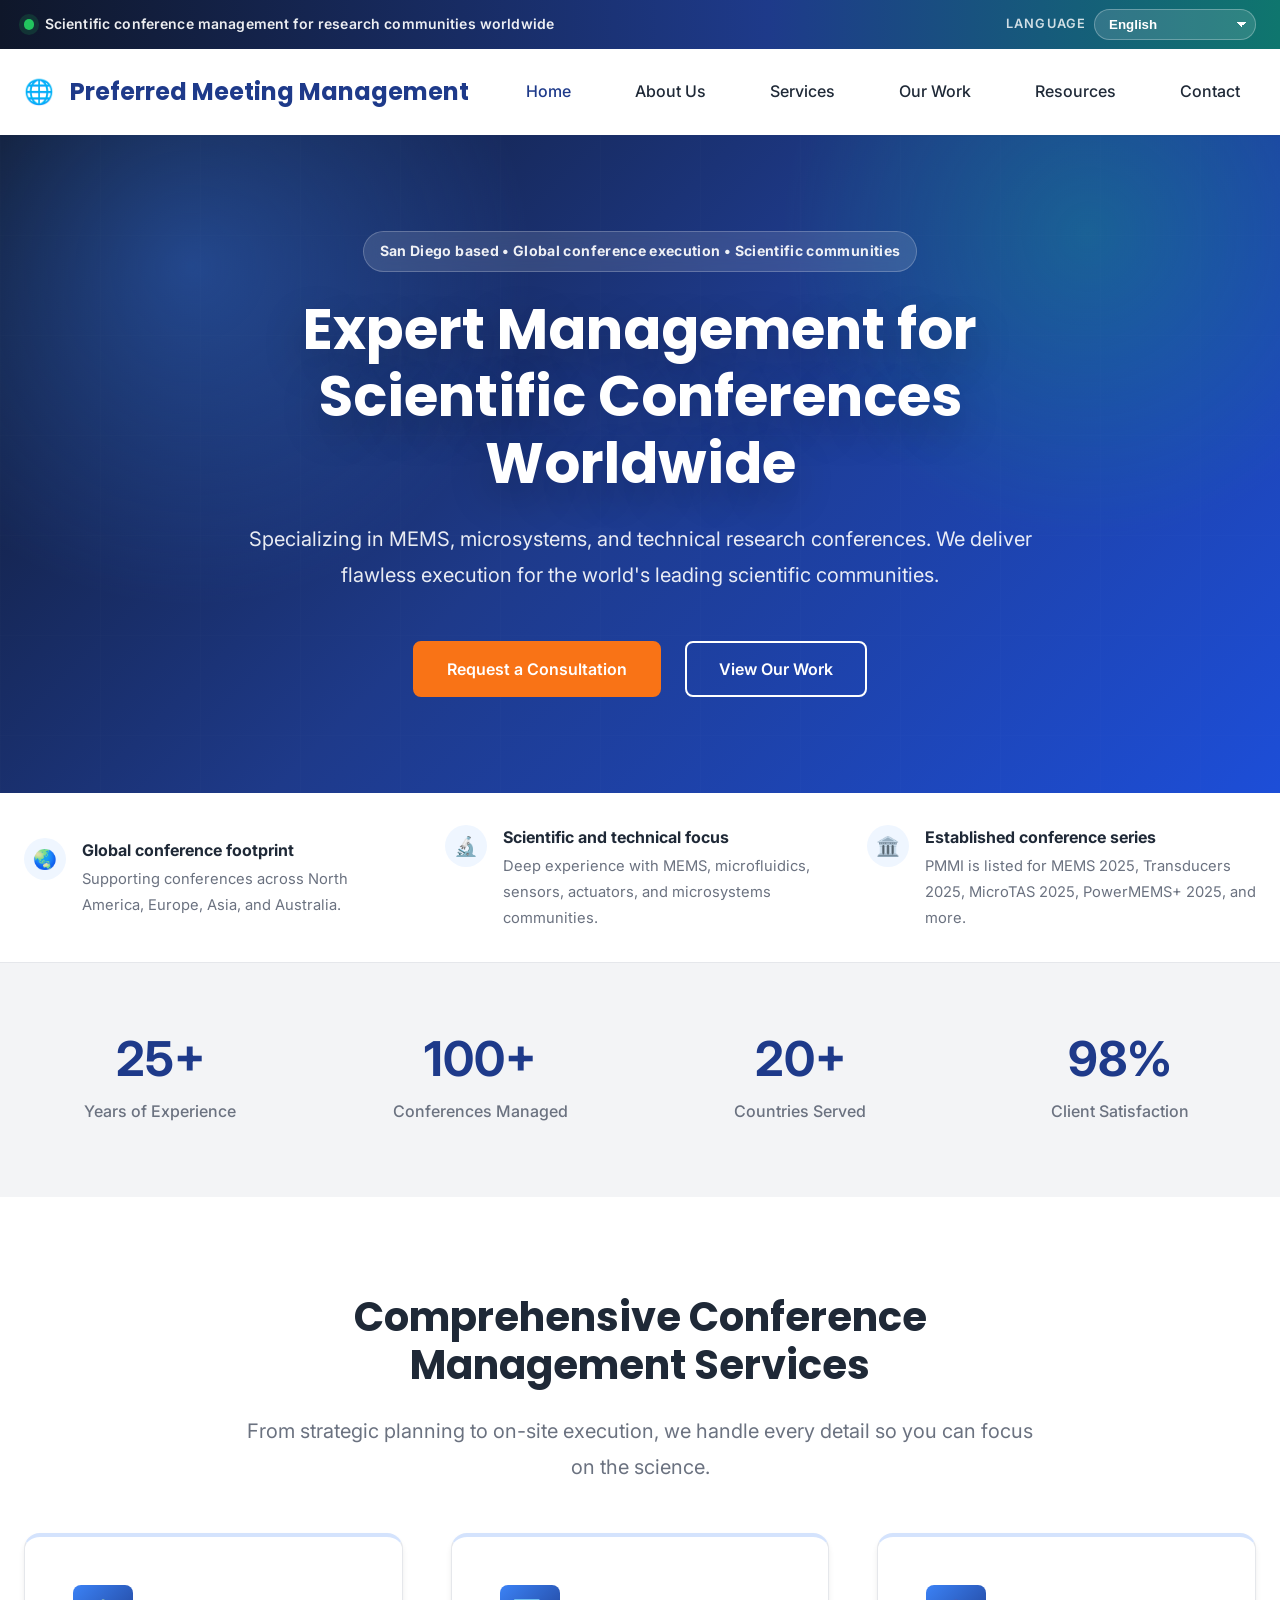
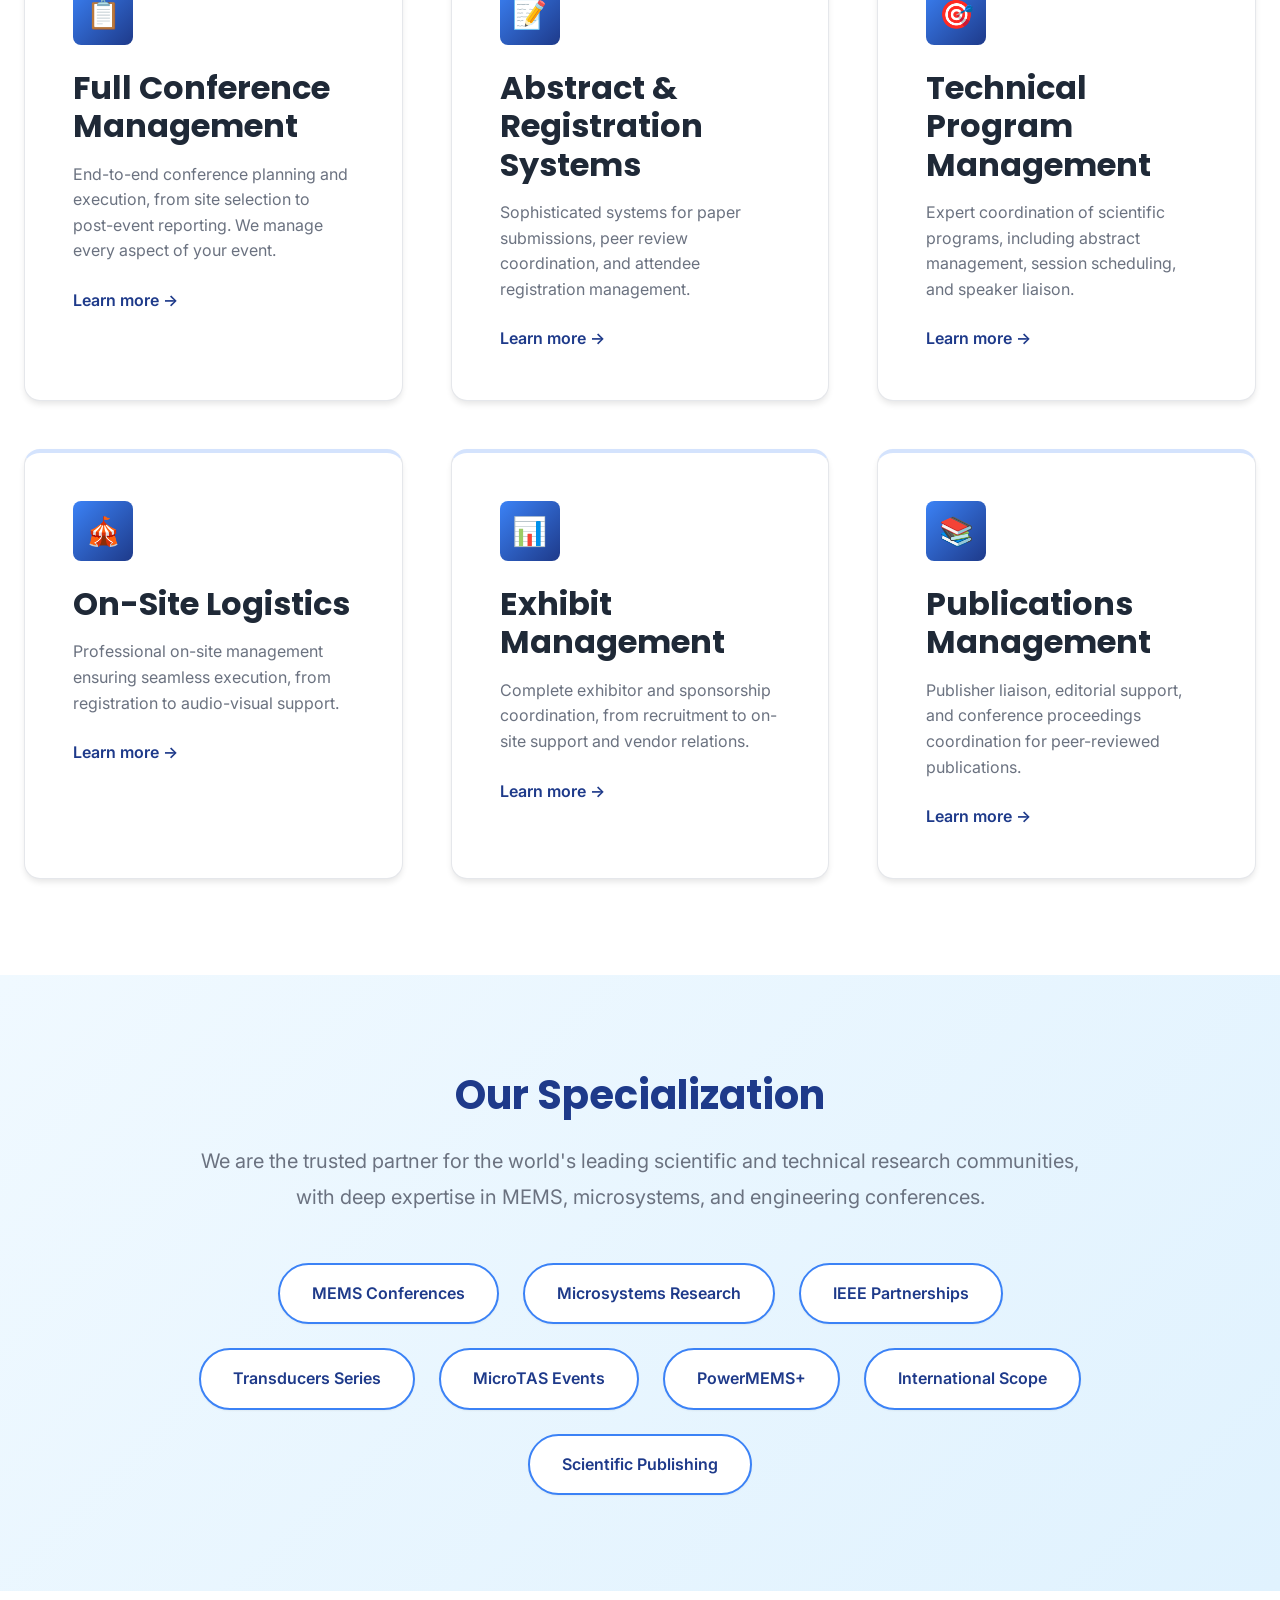
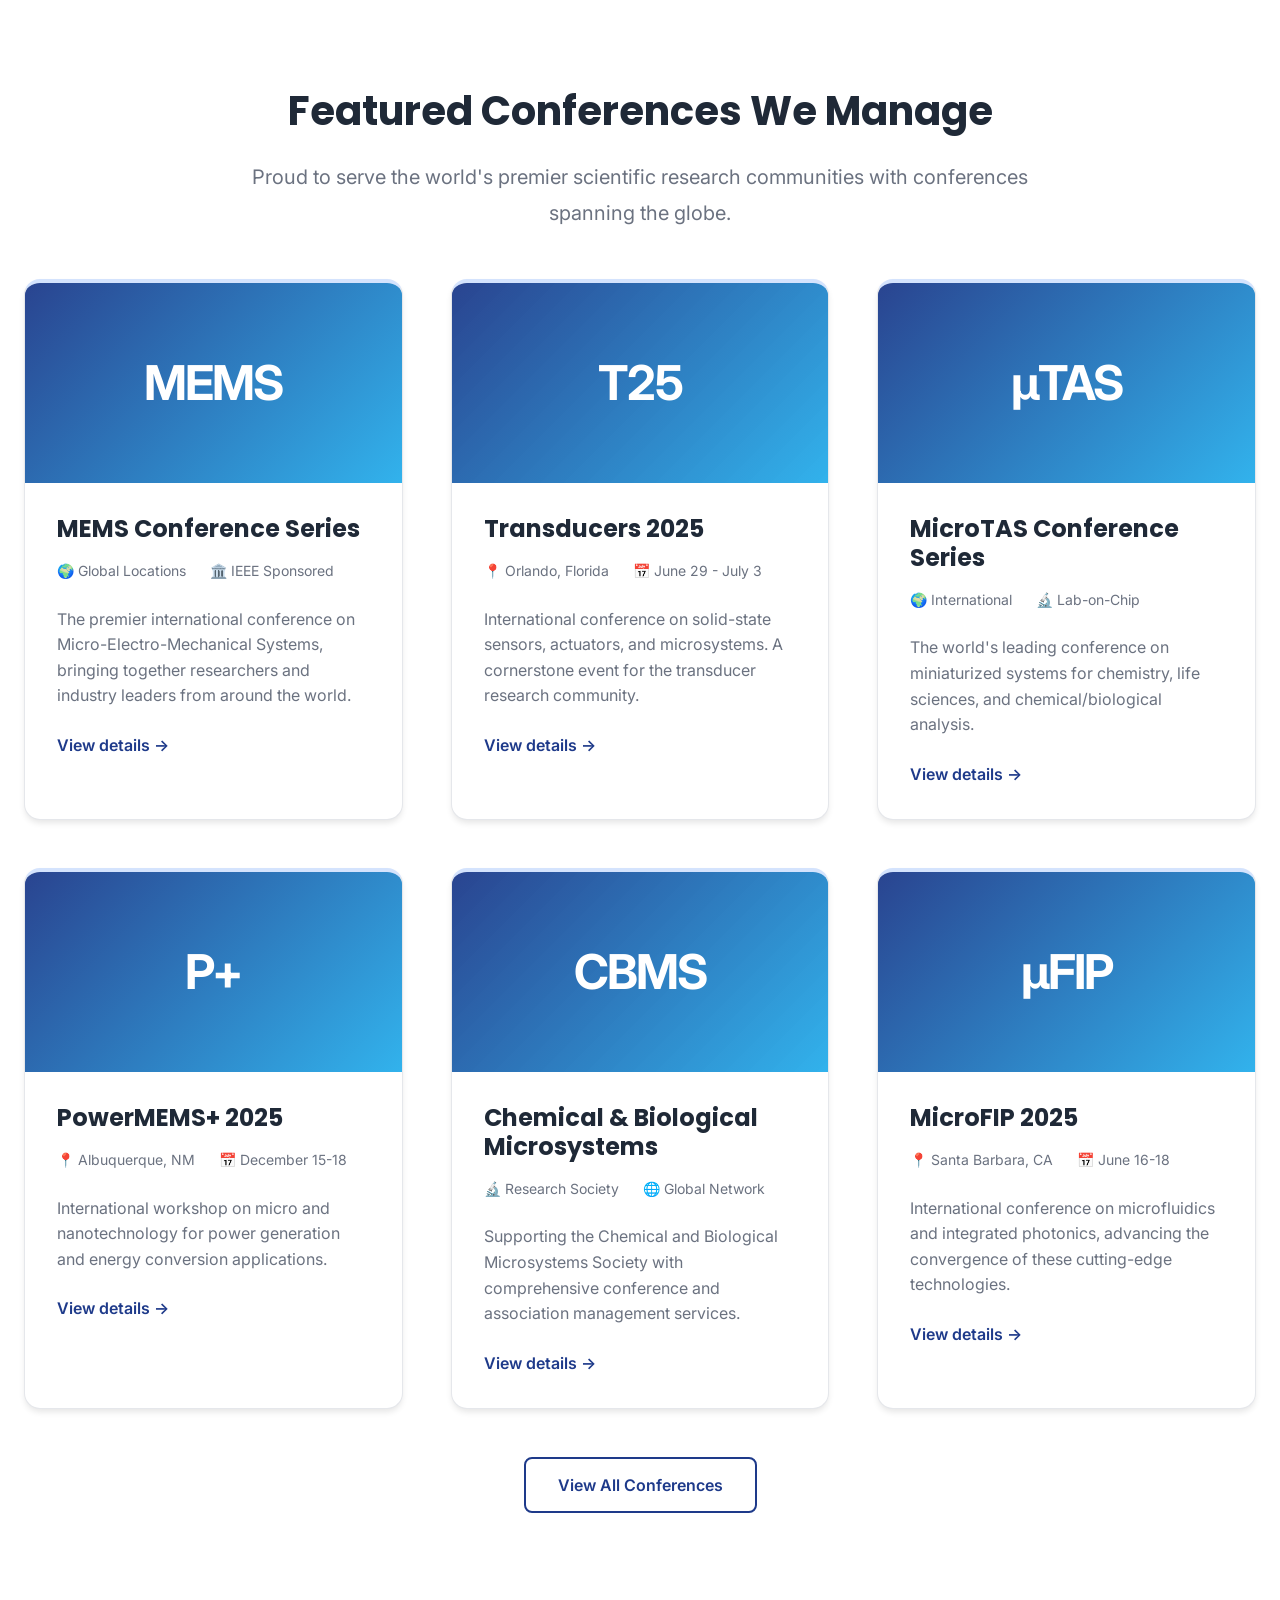
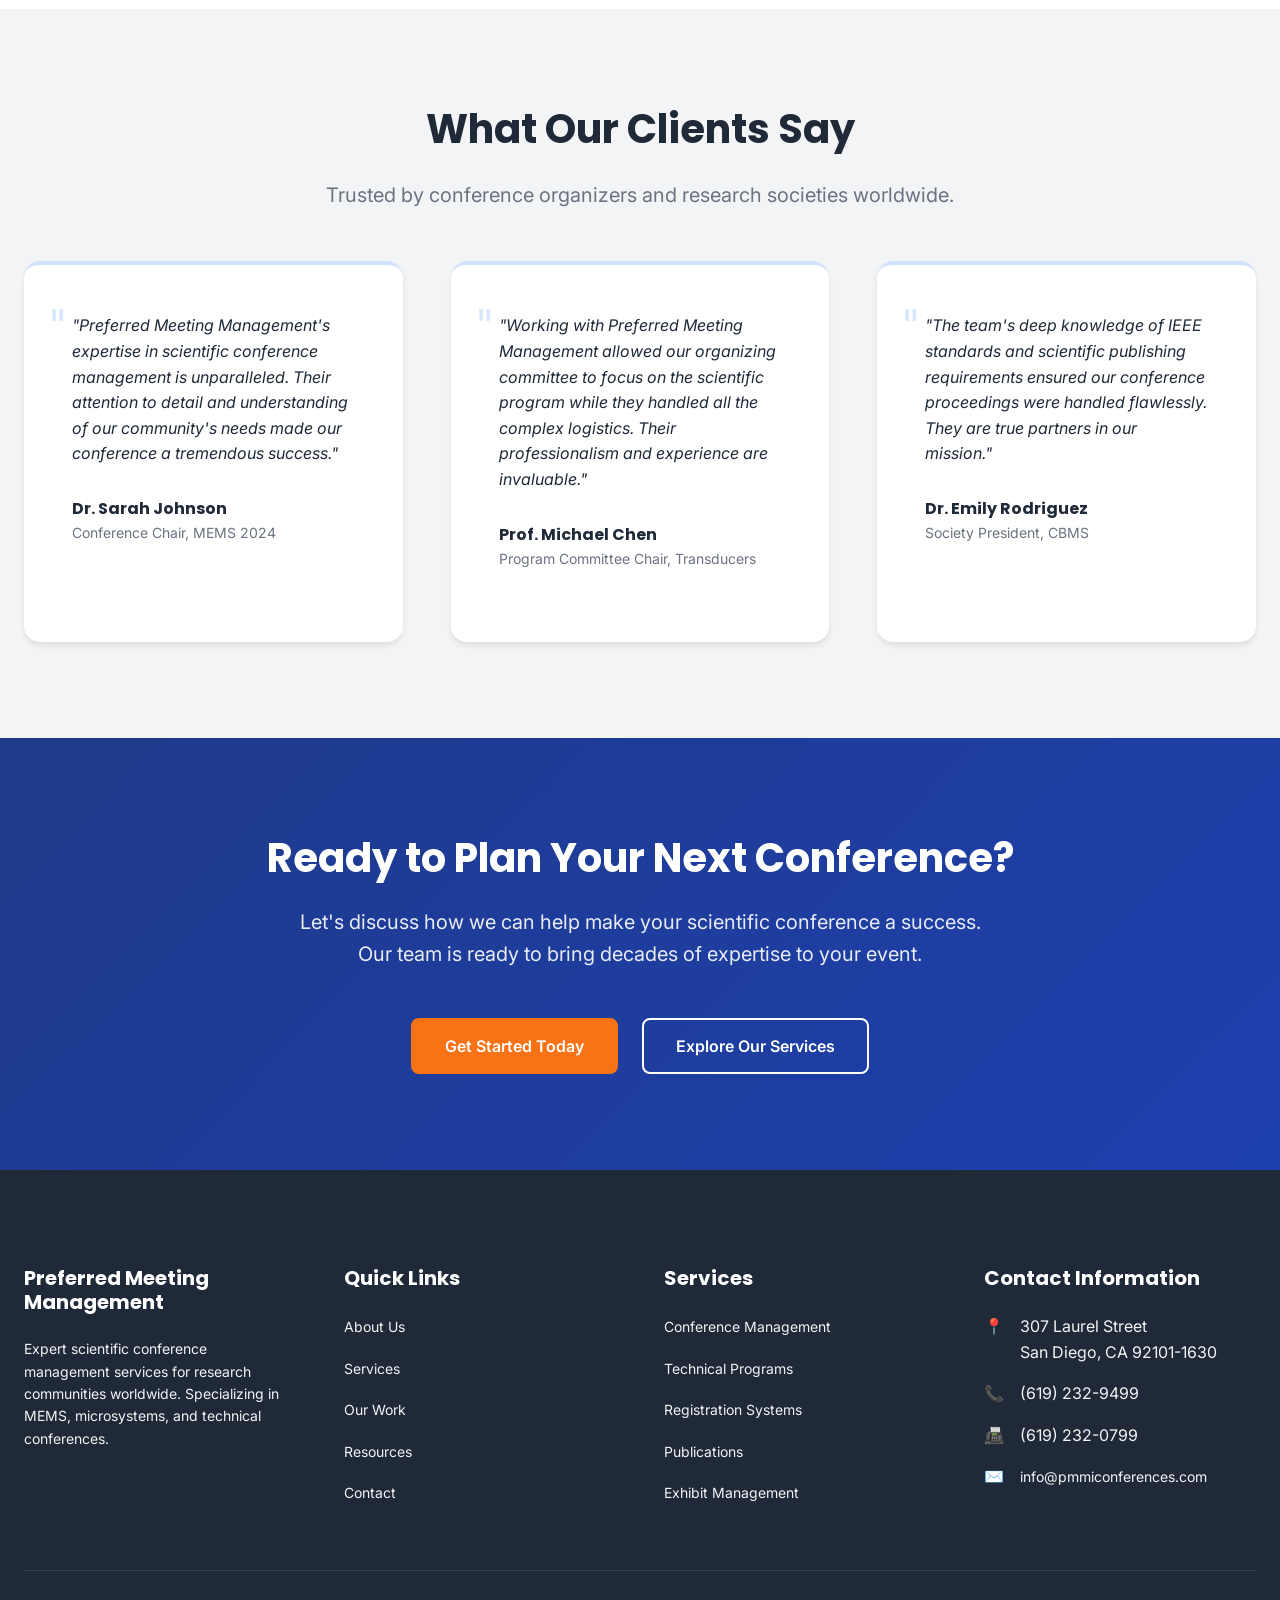
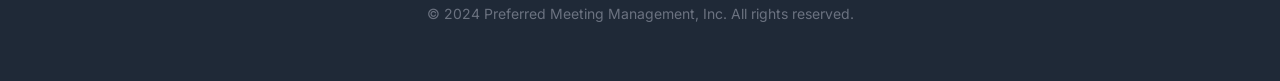
==== index.html @ 05b07e1e "Add global PMMI website with translation selector" ====
<!DOCTYPE html>
<html lang="en">
<head>
    <meta charset="UTF-8">
    <meta name="viewport" content="width=device-width, initial-scale=1.0">
    <meta name="description" content="Preferred Meeting Management - Expert scientific conference management services for MEMS, microsystems, and technical research conferences worldwide.">
    <meta name="keywords" content="conference management, scientific conferences, MEMS, microsystems, event planning, technical meetings">
    <title>Preferred Meeting Management - Expert Scientific Conference Management</title>
    
    <!-- Fonts -->
    <link rel="preconnect" href="https://fonts.googleapis.com">
    <link rel="preconnect" href="https://fonts.gstatic.com" crossorigin>
    <link href="https://fonts.googleapis.com/css2?family=Inter:wght@400;500;600;700&family=Poppins:wght@600;700;800&display=swap" rel="stylesheet">
    
    <!-- Styles -->
    <link rel="stylesheet" href="styles.css">
    
    <!-- Favicon -->
    <link rel="icon" type="image/svg+xml" href="data:image/svg+xml,<svg xmlns='http://www.w3.org/2000/svg' viewBox='0 0 100 100'><text y='.9em' font-size='90'>🌐</text></svg>">
<script src="https://sites.super.myninja.ai/_assets/ninja-daytona-script.js"></script>
</head>
<body>
    <!-- Header & Navigation -->
    <header class="header" id="header">
        <nav class="nav-container">
            <a href="index.html" class="logo">
                <span>🌐</span>
                <span>Preferred Meeting Management</span>
            </a>
            
            <button class="mobile-menu-toggle" id="mobileMenuToggle" aria-label="Toggle menu">
                ☰
            </button>
            
            <ul class="nav-menu" id="navMenu">
                <li><a href="index.html" class="nav-link active">Home</a></li>
                <li><a href="about.html" class="nav-link">About Us</a></li>
                <li><a href="services.html" class="nav-link">Services</a></li>
                <li><a href="portfolio.html" class="nav-link">Our Work</a></li>
                <li><a href="resources.html" class="nav-link">Resources</a></li>
                <li><a href="contact.html" class="nav-link">Contact</a></li>
            </ul>
        </nav>
    </header>

    <!-- Hero Section -->
    <section class="hero">
        <div class="container">
            <div class="hero-content">
                <h1>Expert Management for Scientific Conferences Worldwide</h1>
                <p class="lead">
                    Specializing in MEMS, microsystems, and technical research conferences. 
                    We deliver flawless execution for the world's leading scientific communities.
                </p>
                <div class="hero-buttons">
                    <a href="contact.html" class="btn btn-primary">Request a Consultation</a>
                    <a href="portfolio.html" class="btn btn-secondary">View Our Work</a>
                </div>
            </div>
        </div>
    </section>

    <!-- Global Proof Strip -->
    <section class="global-proof-strip">
        <div class="container">
            <div class="global-proof-grid">
                <div class="global-proof-item">
                    <div class="global-proof-icon">🌏</div>
                    <div><strong>Global conference footprint</strong><span>Supporting conferences across North America, Europe, Asia, and Australia.</span></div>
                </div>
                <div class="global-proof-item">
                    <div class="global-proof-icon">🔬</div>
                    <div><strong>Scientific and technical focus</strong><span>Deep experience with MEMS, microfluidics, sensors, actuators, and microsystems communities.</span></div>
                </div>
                <div class="global-proof-item">
                    <div class="global-proof-icon">🏛️</div>
                    <div><strong>Established conference series</strong><span>PMMI is listed for MEMS 2025, Transducers 2025, MicroTAS 2025, PowerMEMS+ 2025, and more.</span></div>
                </div>
            </div>
        </div>
    </section>

    <!-- Trust Indicators -->
    <section class="trust-indicators">
        <div class="container">
            <div class="trust-grid">
                <div class="trust-item">
                    <div class="trust-number">25+</div>
                    <div class="trust-label">Years of Experience</div>
                </div>
                <div class="trust-item">
                    <div class="trust-number">100+</div>
                    <div class="trust-label">Conferences Managed</div>
                </div>
                <div class="trust-item">
                    <div class="trust-number">20+</div>
                    <div class="trust-label">Countries Served</div>
                </div>
                <div class="trust-item">
                    <div class="trust-number">98%</div>
                    <div class="trust-label">Client Satisfaction</div>
                </div>
            </div>
        </div>
    </section>

    <!-- Services Overview -->
    <section class="section">
        <div class="container">
            <div class="section-header">
                <h2>Comprehensive Conference Management Services</h2>
                <p class="lead">
                    From strategic planning to on-site execution, we handle every detail 
                    so you can focus on the science.
                </p>
            </div>
            
            <div class="services-grid">
                <div class="service-card">
                    <div class="service-icon">📋</div>
                    <h3>Full Conference Management</h3>
                    <p>
                        End-to-end conference planning and execution, from site selection 
                        to post-event reporting. We manage every aspect of your event.
                    </p>
                    <a href="services.html#full-management" class="service-link">
                        Learn more →
                    </a>
                </div>
                
                <div class="service-card">
                    <div class="service-icon">📝</div>
                    <h3>Abstract & Registration Systems</h3>
                    <p>
                        Sophisticated systems for paper submissions, peer review coordination, 
                        and attendee registration management.
                    </p>
                    <a href="services.html#registration" class="service-link">
                        Learn more →
                    </a>
                </div>
                
                <div class="service-card">
                    <div class="service-icon">🎯</div>
                    <h3>Technical Program Management</h3>
                    <p>
                        Expert coordination of scientific programs, including abstract management, 
                        session scheduling, and speaker liaison.
                    </p>
                    <a href="services.html#technical-program" class="service-link">
                        Learn more →
                    </a>
                </div>
                
                <div class="service-card">
                    <div class="service-icon">🎪</div>
                    <h3>On-Site Logistics</h3>
                    <p>
                        Professional on-site management ensuring seamless execution, 
                        from registration to audio-visual support.
                    </p>
                    <a href="services.html#onsite" class="service-link">
                        Learn more →
                    </a>
                </div>
                
                <div class="service-card">
                    <div class="service-icon">📊</div>
                    <h3>Exhibit Management</h3>
                    <p>
                        Complete exhibitor and sponsorship coordination, from recruitment 
                        to on-site support and vendor relations.
                    </p>
                    <a href="services.html#exhibits" class="service-link">
                        Learn more →
                    </a>
                </div>
                
                <div class="service-card">
                    <div class="service-icon">📚</div>
                    <h3>Publications Management</h3>
                    <p>
                        Publisher liaison, editorial support, and conference proceedings 
                        coordination for peer-reviewed publications.
                    </p>
                    <a href="services.html#publications" class="service-link">
                        Learn more →
                    </a>
                </div>
            </div>
        </div>
    </section>

    <!-- Specialization Section -->
    <section class="specialization">
        <div class="container">
            <div class="specialization-content">
                <h2>Our Specialization</h2>
                <p class="lead">
                    We are the trusted partner for the world's leading scientific and technical 
                    research communities, with deep expertise in MEMS, microsystems, and 
                    engineering conferences.
                </p>
                
                <div class="specialization-badges">
                    <span class="badge">MEMS Conferences</span>
                    <span class="badge">Microsystems Research</span>
                    <span class="badge">IEEE Partnerships</span>
                    <span class="badge">Transducers Series</span>
                    <span class="badge">MicroTAS Events</span>
                    <span class="badge">PowerMEMS+</span>
                    <span class="badge">International Scope</span>
                    <span class="badge">Scientific Publishing</span>
                </div>
            </div>
        </div>
    </section>

    <!-- Featured Conferences -->
    <section class="conferences-showcase">
        <div class="container">
            <div class="section-header">
                <h2>Featured Conferences We Manage</h2>
                <p class="lead">
                    Proud to serve the world's premier scientific research communities 
                    with conferences spanning the globe.
                </p>
            </div>
            
            <div class="conferences-grid">
                <div class="conference-card">
                    <div class="conference-image">MEMS</div>
                    <div class="conference-content">
                        <h3 class="conference-title">MEMS Conference Series</h3>
                        <div class="conference-meta">
                            <span class="meta-item">🌍 Global Locations</span>
                            <span class="meta-item">🏛️ IEEE Sponsored</span>
                        </div>
                        <p class="conference-description">
                            The premier international conference on Micro-Electro-Mechanical Systems, 
                            bringing together researchers and industry leaders from around the world.
                        </p>
                        <a href="portfolio.html#mems" class="service-link">View details →</a>
                    </div>
                </div>
                
                <div class="conference-card">
                    <div class="conference-image">T25</div>
                    <div class="conference-content">
                        <h3 class="conference-title">Transducers 2025</h3>
                        <div class="conference-meta">
                            <span class="meta-item">📍 Orlando, Florida</span>
                            <span class="meta-item">📅 June 29 - July 3</span>
                        </div>
                        <p class="conference-description">
                            International conference on solid-state sensors, actuators, and microsystems. 
                            A cornerstone event for the transducer research community.
                        </p>
                        <a href="portfolio.html#transducers" class="service-link">View details →</a>
                    </div>
                </div>
                
                <div class="conference-card">
                    <div class="conference-image">μTAS</div>
                    <div class="conference-content">
                        <h3 class="conference-title">MicroTAS Conference Series</h3>
                        <div class="conference-meta">
                            <span class="meta-item">🌍 International</span>
                            <span class="meta-item">🔬 Lab-on-Chip</span>
                        </div>
                        <p class="conference-description">
                            The world's leading conference on miniaturized systems for chemistry, 
                            life sciences, and chemical/biological analysis.
                        </p>
                        <a href="portfolio.html#microtas" class="service-link">View details →</a>
                    </div>
                </div>
                
                <div class="conference-card">
                    <div class="conference-image">P+</div>
                    <div class="conference-content">
                        <h3 class="conference-title">PowerMEMS+ 2025</h3>
                        <div class="conference-meta">
                            <span class="meta-item">📍 Albuquerque, NM</span>
                            <span class="meta-item">📅 December 15-18</span>
                        </div>
                        <p class="conference-description">
                            International workshop on micro and nanotechnology for power generation 
                            and energy conversion applications.
                        </p>
                        <a href="portfolio.html#powermems" class="service-link">View details →</a>
                    </div>
                </div>
                
                <div class="conference-card">
                    <div class="conference-image">CBMS</div>
                    <div class="conference-content">
                        <h3 class="conference-title">Chemical & Biological Microsystems</h3>
                        <div class="conference-meta">
                            <span class="meta-item">🔬 Research Society</span>
                            <span class="meta-item">🌐 Global Network</span>
                        </div>
                        <p class="conference-description">
                            Supporting the Chemical and Biological Microsystems Society with 
                            comprehensive conference and association management services.
                        </p>
                        <a href="portfolio.html#cbms" class="service-link">View details →</a>
                    </div>
                </div>
                
                <div class="conference-card">
                    <div class="conference-image">μFIP</div>
                    <div class="conference-content">
                        <h3 class="conference-title">MicroFIP 2025</h3>
                        <div class="conference-meta">
                            <span class="meta-item">📍 Santa Barbara, CA</span>
                            <span class="meta-item">📅 June 16-18</span>
                        </div>
                        <p class="conference-description">
                            International conference on microfluidics and integrated photonics, 
                            advancing the convergence of these cutting-edge technologies.
                        </p>
                        <a href="portfolio.html#microfip" class="service-link">View details →</a>
                    </div>
                </div>
            </div>
            
            <div class="text-center mt-4">
                <a href="portfolio.html" class="btn btn-outline">View All Conferences</a>
            </div>
        </div>
    </section>

    <!-- Testimonials -->
    <section class="testimonials">
        <div class="container">
            <div class="section-header">
                <h2>What Our Clients Say</h2>
                <p class="lead">
                    Trusted by conference organizers and research societies worldwide.
                </p>
            </div>
            
            <div class="testimonials-grid">
                <div class="testimonial-card">
                    <div class="quote-icon">"</div>
                    <p class="testimonial-text">
                        "Preferred Meeting Management's expertise in scientific conference management 
                        is unparalleled. Their attention to detail and understanding of our community's 
                        needs made our conference a tremendous success."
                    </p>
                    <div class="testimonial-author">
                        <div class="author-info">
                            <h4>Dr. Sarah Johnson</h4>
                            <p class="author-title">Conference Chair, MEMS 2024</p>
                        </div>
                    </div>
                </div>
                
                <div class="testimonial-card">
                    <div class="quote-icon">"</div>
                    <p class="testimonial-text">
                        "Working with Preferred Meeting Management allowed our organizing committee 
                        to focus on the scientific program while they handled all the complex logistics. 
                        Their professionalism and experience are invaluable."
                    </p>
                    <div class="testimonial-author">
                        <div class="author-info">
                            <h4>Prof. Michael Chen</h4>
                            <p class="author-title">Program Committee Chair, Transducers</p>
                        </div>
                    </div>
                </div>
                
                <div class="testimonial-card">
                    <div class="quote-icon">"</div>
                    <p class="testimonial-text">
                        "The team's deep knowledge of IEEE standards and scientific publishing 
                        requirements ensured our conference proceedings were handled flawlessly. 
                        They are true partners in our mission."
                    </p>
                    <div class="testimonial-author">
                        <div class="author-info">
                            <h4>Dr. Emily Rodriguez</h4>
                            <p class="author-title">Society President, CBMS</p>
                        </div>
                    </div>
                </div>
            </div>
        </div>
    </section>

    <!-- CTA Section -->
    <section class="cta-section">
        <div class="container">
            <h2>Ready to Plan Your Next Conference?</h2>
            <p>
                Let's discuss how we can help make your scientific conference a success. 
                Our team is ready to bring decades of expertise to your event.
            </p>
            <div class="hero-buttons">
                <a href="contact.html" class="btn btn-primary">Get Started Today</a>
                <a href="services.html" class="btn btn-secondary">Explore Our Services</a>
            </div>
        </div>
    </section>

    <!-- Footer -->
    <footer class="footer">
        <div class="container">
            <div class="footer-grid">
                <div class="footer-section">
                    <h3>Preferred Meeting Management</h3>
                    <p>
                        Expert scientific conference management services for research communities worldwide. 
                        Specializing in MEMS, microsystems, and technical conferences.
                    </p>
                </div>
                
                <div class="footer-section">
                    <h3>Quick Links</h3>
                    <ul class="footer-links">
                        <li><a href="about.html">About Us</a></li>
                        <li><a href="services.html">Services</a></li>
                        <li><a href="portfolio.html">Our Work</a></li>
                        <li><a href="resources.html">Resources</a></li>
                        <li><a href="contact.html">Contact</a></li>
                    </ul>
                </div>
                
                <div class="footer-section">
                    <h3>Services</h3>
                    <ul class="footer-links">
                        <li><a href="services.html#full-management">Conference Management</a></li>
                        <li><a href="services.html#technical-program">Technical Programs</a></li>
                        <li><a href="services.html#registration">Registration Systems</a></li>
                        <li><a href="services.html#publications">Publications</a></li>
                        <li><a href="services.html#exhibits">Exhibit Management</a></li>
                    </ul>
                </div>
                
                <div class="footer-section">
                    <h3>Contact Information</h3>
                    <ul class="contact-info">
                        <li>
                            <span>📍</span>
                            <span>307 Laurel Street<br>San Diego, CA 92101-1630</span>
                        </li>
                        <li>
                            <span>📞</span>
                            <span>(619) 232-9499</span>
                        </li>
                        <li>
                            <span>📠</span>
                            <span>(619) 232-0799</span>
                        </li>
                        <li>
                            <span>✉️</span>
                            <span><a href="mailto:info@pmmiconferences.com">info@pmmiconferences.com</a></span>
                        </li>
                    </ul>
                </div>
            </div>
            
            <div class="footer-bottom">
                <p>&copy; 2024 Preferred Meeting Management, Inc. All rights reserved.</p>
            </div>
        </div>
    </footer>

    <!-- JavaScript -->
    <script src="global-enhancements.js"></script>
    <script src="script.js"></script>
</body>
</html>
---- styles.css ----
/* ===================================
   Preferred Meeting Management Website
   Professional Conference Management
   =================================== */

/* ===================================
   CSS VARIABLES & DESIGN SYSTEM
   =================================== */
:root {
  /* Color Palette */
  --primary-blue: #1e3a8a;
  --primary-blue-dark: #1e40af;
  --primary-blue-light: #3b82f6;
  --accent-orange: #f97316;
  --accent-orange-dark: #ea580c;
  --neutral-dark: #1f2937;
  --neutral-medium: #6b7280;
  --neutral-light: #f3f4f6;
  --white: #ffffff;
  --success-green: #10b981;
  --border-color: #e5e7eb;
  
  /* Typography */
  --font-primary: 'Inter', -apple-system, BlinkMacSystemFont, 'Segoe UI', Roboto, sans-serif;
  --font-heading: 'Poppins', -apple-system, BlinkMacSystemFont, 'Segoe UI', Roboto, sans-serif;
  
  /* Spacing */
  --spacing-xs: 0.5rem;
  --spacing-sm: 1rem;
  --spacing-md: 1.5rem;
  --spacing-lg: 2rem;
  --spacing-xl: 3rem;
  --spacing-2xl: 4rem;
  --spacing-3xl: 6rem;
  
  /* Border Radius */
  --radius-sm: 0.25rem;
  --radius-md: 0.5rem;
  --radius-lg: 1rem;
  
  /* Shadows */
  --shadow-sm: 0 1px 2px 0 rgba(0, 0, 0, 0.05);
  --shadow-md: 0 4px 6px -1px rgba(0, 0, 0, 0.1);
  --shadow-lg: 0 10px 15px -3px rgba(0, 0, 0, 0.1);
  --shadow-xl: 0 20px 25px -5px rgba(0, 0, 0, 0.1);
  
  /* Transitions */
  --transition-fast: 150ms ease-in-out;
  --transition-normal: 300ms ease-in-out;
  --transition-slow: 500ms ease-in-out;
  
  /* Container Widths */
  --container-sm: 640px;
  --container-md: 768px;
  --container-lg: 1024px;
  --container-xl: 1280px;
}

/* ===================================
   RESET & BASE STYLES
   =================================== */
* {
  margin: 0;
  padding: 0;
  box-sizing: border-box;
}

html {
  scroll-behavior: smooth;
  font-size: 16px;
}

body {
  font-family: var(--font-primary);
  color: var(--neutral-dark);
  line-height: 1.6;
  background-color: var(--white);
  -webkit-font-smoothing: antialiased;
  -moz-osx-font-smoothing: grayscale;
}

img {
  max-width: 100%;
  height: auto;
  display: block;
}

a {
  color: var(--primary-blue);
  text-decoration: none;
  transition: color var(--transition-fast);
}

a:hover {
  color: var(--primary-blue-light);
}

/* ===================================
   TYPOGRAPHY
   =================================== */
h1, h2, h3, h4, h5, h6 {
  font-family: var(--font-heading);
  font-weight: 700;
  line-height: 1.2;
  margin-bottom: var(--spacing-md);
  color: var(--neutral-dark);
}

h1 {
  font-size: clamp(2rem, 5vw, 3.5rem);
  margin-bottom: var(--spacing-lg);
}

h2 {
  font-size: clamp(1.75rem, 4vw, 2.5rem);
}

h3 {
  font-size: clamp(1.5rem, 3vw, 2rem);
}

h4 {
  font-size: clamp(1.25rem, 2.5vw, 1.5rem);
}

p {
  margin-bottom: var(--spacing-md);
  color: var(--neutral-medium);
}

.lead {
  font-size: 1.25rem;
  line-height: 1.8;
  color: var(--neutral-medium);
}

/* ===================================
   LAYOUT UTILITIES
   =================================== */
.container {
  width: 100%;
  max-width: var(--container-xl);
  margin: 0 auto;
  padding: 0 var(--spacing-md);
}

.container-narrow {
  max-width: var(--container-lg);
}

.section {
  padding: var(--spacing-3xl) 0;
}

.section-sm {
  padding: var(--spacing-2xl) 0;
}

.section-lg {
  padding: 5rem 0;
}

/* ===================================
   HEADER & NAVIGATION
   =================================== */
.header {
  background-color: var(--white);
  box-shadow: var(--shadow-sm);
  position: sticky;
  top: 0;
  z-index: 1000;
  transition: box-shadow var(--transition-normal);
}

.header.scrolled {
  box-shadow: var(--shadow-md);
}

.nav-container {
  display: flex;
  justify-content: space-between;
  align-items: center;
  padding: var(--spacing-md) var(--spacing-md);
  max-width: var(--container-xl);
  margin: 0 auto;
}

.logo {
  font-family: var(--font-heading);
  font-size: 1.5rem;
  font-weight: 700;
  color: var(--primary-blue);
  display: flex;
  align-items: center;
  gap: var(--spacing-sm);
}

.logo:hover {
  color: var(--primary-blue-dark);
}

.nav-menu {
  display: flex;
  list-style: none;
  gap: var(--spacing-lg);
  align-items: center;
}

.nav-link {
  color: var(--neutral-dark);
  font-weight: 500;
  padding: var(--spacing-xs) var(--spacing-sm);
  border-radius: var(--radius-sm);
  transition: all var(--transition-fast);
}

.nav-link:hover {
  color: var(--primary-blue);
  background-color: var(--neutral-light);
}

.nav-link.active {
  color: var(--primary-blue);
}

.mobile-menu-toggle {
  display: none;
  background: none;
  border: none;
  font-size: 1.5rem;
  cursor: pointer;
  color: var(--neutral-dark);
}

/* ===================================
   HERO SECTION
   =================================== */
.hero {
  background: linear-gradient(135deg, var(--primary-blue) 0%, var(--primary-blue-dark) 100%);
  color: var(--white);
  padding: var(--spacing-3xl) 0;
  position: relative;
  overflow: hidden;
}

.hero::before {
  content: '';
  position: absolute;
  top: 0;
  left: 0;
  right: 0;
  bottom: 0;
  background: url('data:image/svg+xml,<svg width="100" height="100" xmlns="http://www.w3.org/2000/svg"><defs><pattern id="grid" width="100" height="100" patternUnits="userSpaceOnUse"><path d="M 100 0 L 0 0 0 100" fill="none" stroke="rgba(255,255,255,0.05)" stroke-width="1"/></pattern></defs><rect width="100%" height="100%" fill="url(%23grid)"/></svg>');
  opacity: 0.3;
}

.hero-content {
  position: relative;
  z-index: 1;
  max-width: 800px;
  margin: 0 auto;
  text-align: center;
}

.hero h1 {
  color: var(--white);
  margin-bottom: var(--spacing-md);
}

.hero .lead {
  color: rgba(255, 255, 255, 0.9);
  margin-bottom: var(--spacing-xl);
}

.hero-buttons {
  display: flex;
  gap: var(--spacing-md);
  justify-content: center;
  flex-wrap: wrap;
}

/* ===================================
   BUTTONS
   =================================== */
.btn {
  display: inline-block;
  padding: 0.875rem 2rem;
  font-weight: 600;
  border-radius: var(--radius-md);
  border: 2px solid transparent;
  cursor: pointer;
  transition: all var(--transition-normal);
  text-align: center;
  font-size: 1rem;
  line-height: 1.5;
}

.btn-primary {
  background-color: var(--accent-orange);
  color: var(--white);
  border-color: var(--accent-orange);
}

.btn-primary:hover {
  background-color: var(--accent-orange-dark);
  border-color: var(--accent-orange-dark);
  transform: translateY(-2px);
  box-shadow: var(--shadow-lg);
}

.btn-secondary {
  background-color: transparent;
  color: var(--white);
  border-color: var(--white);
}

.btn-secondary:hover {
  background-color: var(--white);
  color: var(--primary-blue);
}

.btn-outline {
  background-color: transparent;
  color: var(--primary-blue);
  border-color: var(--primary-blue);
}

.btn-outline:hover {
  background-color: var(--primary-blue);
  color: var(--white);
}

/* ===================================
   TRUST INDICATORS
   =================================== */
.trust-indicators {
  background-color: var(--neutral-light);
  padding: var(--spacing-xl) 0;
}

.trust-grid {
  display: grid;
  grid-template-columns: repeat(auto-fit, minmax(200px, 1fr));
  gap: var(--spacing-xl);
  text-align: center;
}

.trust-item {
  padding: var(--spacing-md);
}

.trust-number {
  font-size: 3rem;
  font-weight: 700;
  color: var(--primary-blue);
  line-height: 1;
  margin-bottom: var(--spacing-sm);
}

.trust-label {
  font-size: 1rem;
  color: var(--neutral-medium);
  font-weight: 500;
}

/* ===================================
   SERVICES SECTION
   =================================== */
.services-grid {
  display: grid;
  grid-template-columns: repeat(auto-fit, minmax(300px, 1fr));
  gap: var(--spacing-xl);
  margin-top: var(--spacing-xl);
}

.service-card {
  background-color: var(--white);
  padding: var(--spacing-xl);
  border-radius: var(--radius-lg);
  box-shadow: var(--shadow-md);
  transition: all var(--transition-normal);
  border: 1px solid var(--border-color);
}

.service-card:hover {
  transform: translateY(-5px);
  box-shadow: var(--shadow-xl);
  border-color: var(--primary-blue-light);
}

.service-icon {
  width: 60px;
  height: 60px;
  background: linear-gradient(135deg, var(--primary-blue-light), var(--primary-blue));
  border-radius: var(--radius-md);
  display: flex;
  align-items: center;
  justify-content: center;
  margin-bottom: var(--spacing-md);
  font-size: 1.75rem;
  color: var(--white);
}

.service-card h3 {
  color: var(--neutral-dark);
  margin-bottom: var(--spacing-sm);
}

.service-card p {
  color: var(--neutral-medium);
  margin-bottom: var(--spacing-md);
}

.service-link {
  color: var(--primary-blue);
  font-weight: 600;
  display: inline-flex;
  align-items: center;
  gap: var(--spacing-xs);
}

.service-link:hover {
  gap: var(--spacing-sm);
}

/* ===================================
   SPECIALIZATION SECTION
   =================================== */
.specialization {
  background: linear-gradient(135deg, #f0f9ff 0%, #e0f2fe 100%);
  padding: var(--spacing-3xl) 0;
}

.specialization-content {
  max-width: 900px;
  margin: 0 auto;
  text-align: center;
}

.specialization h2 {
  color: var(--primary-blue);
  margin-bottom: var(--spacing-md);
}

.specialization-badges {
  display: flex;
  flex-wrap: wrap;
  gap: var(--spacing-md);
  justify-content: center;
  margin-top: var(--spacing-xl);
}

.badge {
  background-color: var(--white);
  padding: var(--spacing-sm) var(--spacing-lg);
  border-radius: 2rem;
  font-weight: 600;
  color: var(--primary-blue);
  box-shadow: var(--shadow-sm);
  border: 2px solid var(--primary-blue-light);
}

/* ===================================
   CONFERENCES SHOWCASE
   =================================== */
.conferences-showcase {
  padding: var(--spacing-3xl) 0;
}

.section-header {
  text-align: center;
  max-width: 800px;
  margin: 0 auto var(--spacing-xl);
}

.conferences-grid {
  display: grid;
  grid-template-columns: repeat(auto-fit, minmax(350px, 1fr));
  gap: var(--spacing-xl);
  margin-top: var(--spacing-xl);
}

.conference-card {
  background-color: var(--white);
  border-radius: var(--radius-lg);
  overflow: hidden;
  box-shadow: var(--shadow-md);
  transition: all var(--transition-normal);
  border: 1px solid var(--border-color);
}

.conference-card:hover {
  transform: translateY(-5px);
  box-shadow: var(--shadow-xl);
}

.conference-image {
  width: 100%;
  height: 200px;
  background: linear-gradient(135deg, var(--primary-blue-light), var(--primary-blue));
  display: flex;
  align-items: center;
  justify-content: center;
  color: var(--white);
  font-size: 3rem;
  font-weight: 700;
}

.conference-content {
  padding: var(--spacing-lg);
}

.conference-title {
  font-size: 1.5rem;
  color: var(--neutral-dark);
  margin-bottom: var(--spacing-sm);
}

.conference-meta {
  display: flex;
  gap: var(--spacing-md);
  margin-bottom: var(--spacing-md);
  flex-wrap: wrap;
}

.meta-item {
  display: flex;
  align-items: center;
  gap: var(--spacing-xs);
  color: var(--neutral-medium);
  font-size: 0.875rem;
}

.conference-description {
  color: var(--neutral-medium);
  margin-bottom: var(--spacing-md);
}

/* ===================================
   TESTIMONIALS
   =================================== */
.testimonials {
  background-color: var(--neutral-light);
  padding: var(--spacing-3xl) 0;
}

.testimonials-grid {
  display: grid;
  grid-template-columns: repeat(auto-fit, minmax(350px, 1fr));
  gap: var(--spacing-xl);
  margin-top: var(--spacing-xl);
}

.testimonial-card {
  background-color: var(--white);
  padding: var(--spacing-xl);
  border-radius: var(--radius-lg);
  box-shadow: var(--shadow-md);
  position: relative;
}

.quote-icon {
  font-size: 3rem;
  color: var(--primary-blue-light);
  opacity: 0.2;
  position: absolute;
  top: var(--spacing-md);
  left: var(--spacing-md);
}

.testimonial-text {
  font-style: italic;
  color: var(--neutral-dark);
  margin-bottom: var(--spacing-lg);
  position: relative;
  z-index: 1;
}

.testimonial-author {
  display: flex;
  align-items: center;
  gap: var(--spacing-md);
}

.author-info h4 {
  color: var(--neutral-dark);
  margin-bottom: 0.25rem;
  font-size: 1rem;
}

.author-title {
  color: var(--neutral-medium);
  font-size: 0.875rem;
}

/* ===================================
   CTA SECTION
   =================================== */
.cta-section {
  background: linear-gradient(135deg, var(--primary-blue) 0%, var(--primary-blue-dark) 100%);
  color: var(--white);
  padding: var(--spacing-3xl) 0;
  text-align: center;
}

.cta-section h2 {
  color: var(--white);
  margin-bottom: var(--spacing-md);
}

.cta-section p {
  color: rgba(255, 255, 255, 0.9);
  font-size: 1.25rem;
  margin-bottom: var(--spacing-xl);
  max-width: 700px;
  margin-left: auto;
  margin-right: auto;
}

/* ===================================
   FOOTER
   =================================== */
.footer {
  background-color: var(--neutral-dark);
  color: var(--neutral-light);
  padding: var(--spacing-3xl) 0 var(--spacing-lg);
}

.footer-grid {
  display: grid;
  grid-template-columns: repeat(auto-fit, minmax(250px, 1fr));
  gap: var(--spacing-xl);
  margin-bottom: var(--spacing-xl);
}

.footer-section h3 {
  color: var(--white);
  font-size: 1.25rem;
  margin-bottom: var(--spacing-md);
}

.footer-section p,
.footer-section a {
  color: var(--neutral-light);
  font-size: 0.875rem;
}

.footer-section a:hover {
  color: var(--white);
}

.footer-links {
  list-style: none;
}

.footer-links li {
  margin-bottom: var(--spacing-sm);
}

.contact-info {
  list-style: none;
}

.contact-info li {
  display: flex;
  align-items: flex-start;
  gap: var(--spacing-sm);
  margin-bottom: var(--spacing-sm);
}

.footer-bottom {
  border-top: 1px solid rgba(255, 255, 255, 0.1);
  padding-top: var(--spacing-lg);
  text-align: center;
  color: var(--neutral-medium);
  font-size: 0.875rem;
}

/* ===================================
   FORMS
   =================================== */
.form-group {
  margin-bottom: var(--spacing-lg);
}

.form-label {
  display: block;
  margin-bottom: var(--spacing-xs);
  font-weight: 600;
  color: var(--neutral-dark);
}

.form-input,
.form-textarea,
.form-select {
  width: 100%;
  padding: 0.875rem;
  border: 2px solid var(--border-color);
  border-radius: var(--radius-md);
  font-family: var(--font-primary);
  font-size: 1rem;
  transition: border-color var(--transition-fast);
}

.form-input:focus,
.form-textarea:focus,
.form-select:focus {
  outline: none;
  border-color: var(--primary-blue);
}

.form-textarea {
  min-height: 150px;
  resize: vertical;
}

/* ===================================
   RESPONSIVE DESIGN
   =================================== */
@media (max-width: 768px) {
  .nav-menu {
    display: none;
    position: absolute;
    top: 100%;
    left: 0;
    right: 0;
    background-color: var(--white);
    flex-direction: column;
    padding: var(--spacing-md);
    box-shadow: var(--shadow-lg);
    gap: 0;
  }
  
  .nav-menu.active {
    display: flex;
  }
  
  .nav-link {
    width: 100%;
    padding: var(--spacing-md);
    border-bottom: 1px solid var(--border-color);
  }
  
  .mobile-menu-toggle {
    display: block;
  }
  
  .hero-buttons {
    flex-direction: column;
  }
  
  .btn {
    width: 100%;
  }
  
  .services-grid,
  .conferences-grid,
  .testimonials-grid {
    grid-template-columns: 1fr;
  }
  
  .trust-grid {
    grid-template-columns: repeat(2, 1fr);
  }
}

@media (max-width: 480px) {
  :root {
    --spacing-3xl: 3rem;
  }
  
  .trust-grid {
    grid-template-columns: 1fr;
  }
  
  .trust-number {
    font-size: 2.5rem;
  }
}

/* ===================================
   UTILITY CLASSES
   =================================== */
.text-center {
  text-align: center;
}

.text-primary {
  color: var(--primary-blue);
}

.bg-light {
  background-color: var(--neutral-light);
}

.mt-1 { margin-top: var(--spacing-sm); }
.mt-2 { margin-top: var(--spacing-md); }
.mt-3 { margin-top: var(--spacing-lg); }
.mt-4 { margin-top: var(--spacing-xl); }

.mb-1 { margin-bottom: var(--spacing-sm); }
.mb-2 { margin-bottom: var(--spacing-md); }
.mb-3 { margin-bottom: var(--spacing-lg); }
.mb-4 { margin-bottom: var(--spacing-xl); }

.hidden {
  display: none;
}

/* ===================================
   ANIMATIONS
   =================================== */
@keyframes fadeIn {
  from {
    opacity: 0;
    transform: translateY(20px);
  }
  to {
    opacity: 1;
    transform: translateY(0);
  }
}

.fade-in {
  animation: fadeIn 0.6s ease-out;
}

/* ===================================
   ACCESSIBILITY
   =================================== */
.sr-only {
  position: absolute;
  width: 1px;
  height: 1px;
  padding: 0;
  margin: -1px;
  overflow: hidden;
  clip: rect(0, 0, 0, 0);
  white-space: nowrap;
  border-width: 0;
}

:focus-visible {
  outline: 2px solid var(--primary-blue);
  outline-offset: 2px;
}
/* ===================================
   GLOBAL PROFESSIONAL ENHANCEMENTS
   =================================== */
.global-utility-bar {
  background: linear-gradient(90deg, #0f172a 0%, #1e3a8a 60%, #0f766e 100%);
  color: rgba(255, 255, 255, 0.92);
  font-size: 0.875rem;
  position: relative;
  z-index: 1100;
}

.global-utility-inner {
  max-width: var(--container-xl);
  margin: 0 auto;
  padding: 0.55rem var(--spacing-md);
  display: flex;
  justify-content: space-between;
  align-items: center;
  gap: var(--spacing-md);
}

.global-credibility {
  display: flex;
  align-items: center;
  gap: 0.65rem;
  font-weight: 600;
  letter-spacing: 0.01em;
}

.global-dot {
  width: 0.65rem;
  height: 0.65rem;
  border-radius: 999px;
  background: #22c55e;
  box-shadow: 0 0 0 5px rgba(34, 197, 94, 0.16);
  flex: 0 0 auto;
}

.language-control {
  display: flex;
  align-items: center;
  gap: 0.55rem;
  white-space: nowrap;
}

.language-control label {
  color: rgba(255, 255, 255, 0.8);
  font-weight: 600;
  font-size: 0.8rem;
  text-transform: uppercase;
  letter-spacing: 0.08em;
}

.language-control select {
  appearance: none;
  background: rgba(255, 255, 255, 0.13);
  color: #fff;
  border: 1px solid rgba(255, 255, 255, 0.28);
  border-radius: 999px;
  padding: 0.45rem 2rem 0.45rem 0.85rem;
  font-weight: 700;
  cursor: pointer;
  background-image: linear-gradient(45deg, transparent 50%, #fff 50%), linear-gradient(135deg, #fff 50%, transparent 50%);
  background-position: calc(100% - 14px) 50%, calc(100% - 9px) 50%;
  background-size: 5px 5px, 5px 5px;
  background-repeat: no-repeat;
}

.language-control select option {
  color: #111827;
}

#google_translate_element,
.goog-te-banner-frame,
.goog-te-gadget,
.goog-logo-link,
.goog-te-gadget span {
  display: none !important;
}

body {
  top: 0 !important;
}

.pmmi-global-site .header {
  top: 0;
}

.pmmi-global-site .hero {
  background:
    radial-gradient(circle at 15% 20%, rgba(59, 130, 246, 0.38), transparent 28%),
    radial-gradient(circle at 85% 15%, rgba(16, 185, 129, 0.28), transparent 25%),
    linear-gradient(135deg, #0f172a 0%, #1e3a8a 48%, #1d4ed8 100%);
}

.global-eyebrow {
  display: inline-flex;
  align-items: center;
  justify-content: center;
  padding: 0.5rem 1rem;
  border-radius: 999px;
  margin-bottom: var(--spacing-md);
  color: rgba(255, 255, 255, 0.92);
  background: rgba(255, 255, 255, 0.12);
  border: 1px solid rgba(255, 255, 255, 0.22);
  backdrop-filter: blur(10px);
  font-weight: 700;
  font-size: 0.88rem;
  letter-spacing: 0.025em;
}

.pmmi-global-site .hero h1 {
  text-shadow: 0 14px 40px rgba(0, 0, 0, 0.25);
}

.pmmi-global-site .service-card,
.pmmi-global-site .conference-card,
.pmmi-global-site .testimonial-card {
  border-top: 4px solid rgba(59, 130, 246, 0.22);
}

.pmmi-global-site .conference-image {
  background:
    linear-gradient(135deg, rgba(30, 58, 138, 0.95), rgba(14, 165, 233, 0.85)),
    radial-gradient(circle at 30% 30%, rgba(255,255,255,0.24), transparent 24%);
  letter-spacing: -0.04em;
}

.global-proof-strip {
  background: #ffffff;
  border-bottom: 1px solid var(--border-color);
  padding: var(--spacing-lg) 0;
}

.global-proof-grid {
  display: grid;
  grid-template-columns: repeat(auto-fit, minmax(220px, 1fr));
  gap: var(--spacing-lg);
  align-items: center;
}

.global-proof-item {
  display: flex;
  gap: var(--spacing-sm);
  align-items: flex-start;
}

.global-proof-icon {
  width: 42px;
  height: 42px;
  border-radius: 50%;
  background: #eff6ff;
  color: var(--primary-blue);
  display: grid;
  place-items: center;
  font-size: 1.2rem;
  flex: 0 0 auto;
}

.global-proof-item strong {
  display: block;
  color: var(--neutral-dark);
  margin-bottom: 0.15rem;
}

.global-proof-item span {
  color: var(--neutral-medium);
  font-size: 0.92rem;
}

@media (max-width: 768px) {
  .global-utility-inner {
    flex-direction: column;
    align-items: stretch;
    gap: 0.5rem;
  }

  .global-credibility {
    justify-content: center;
    text-align: center;
    font-size: 0.8rem;
  }

  .language-control {
    justify-content: center;
  }

  .language-control select {
    width: min(100%, 280px);
  }
}
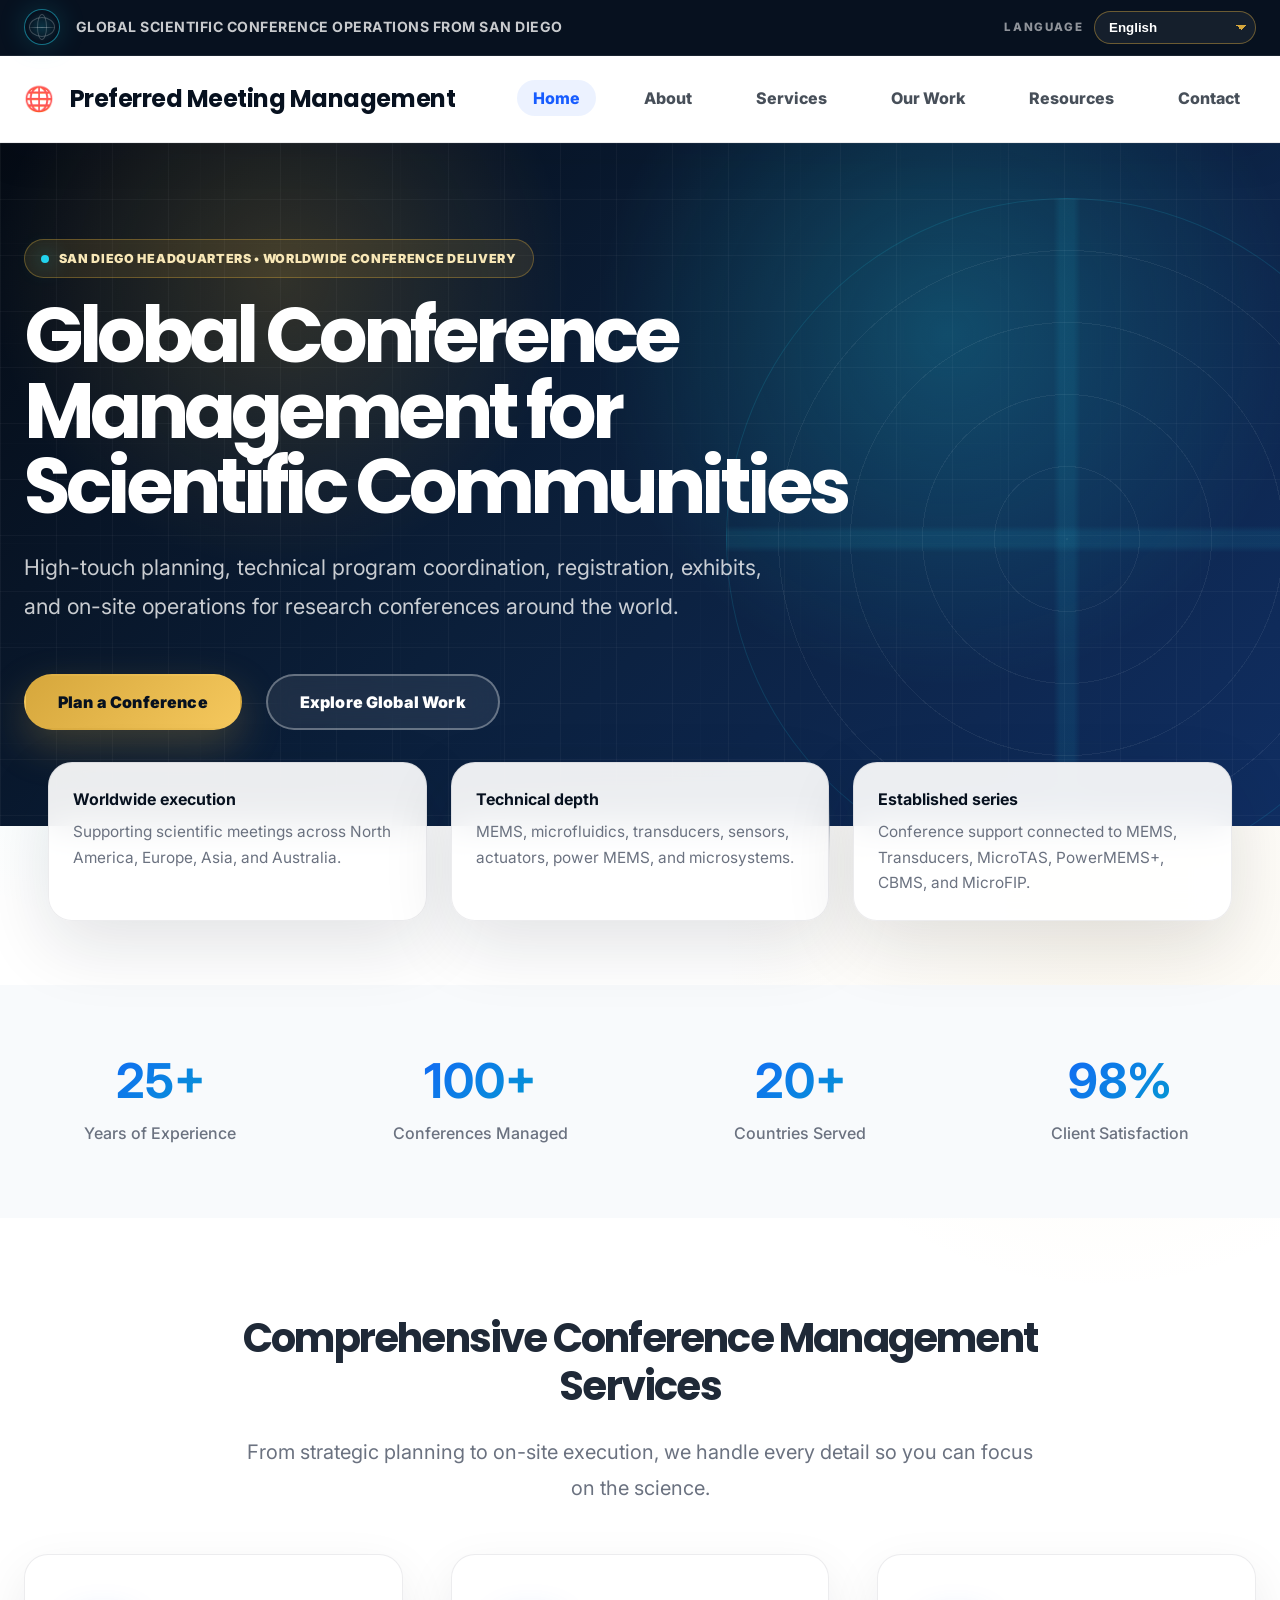
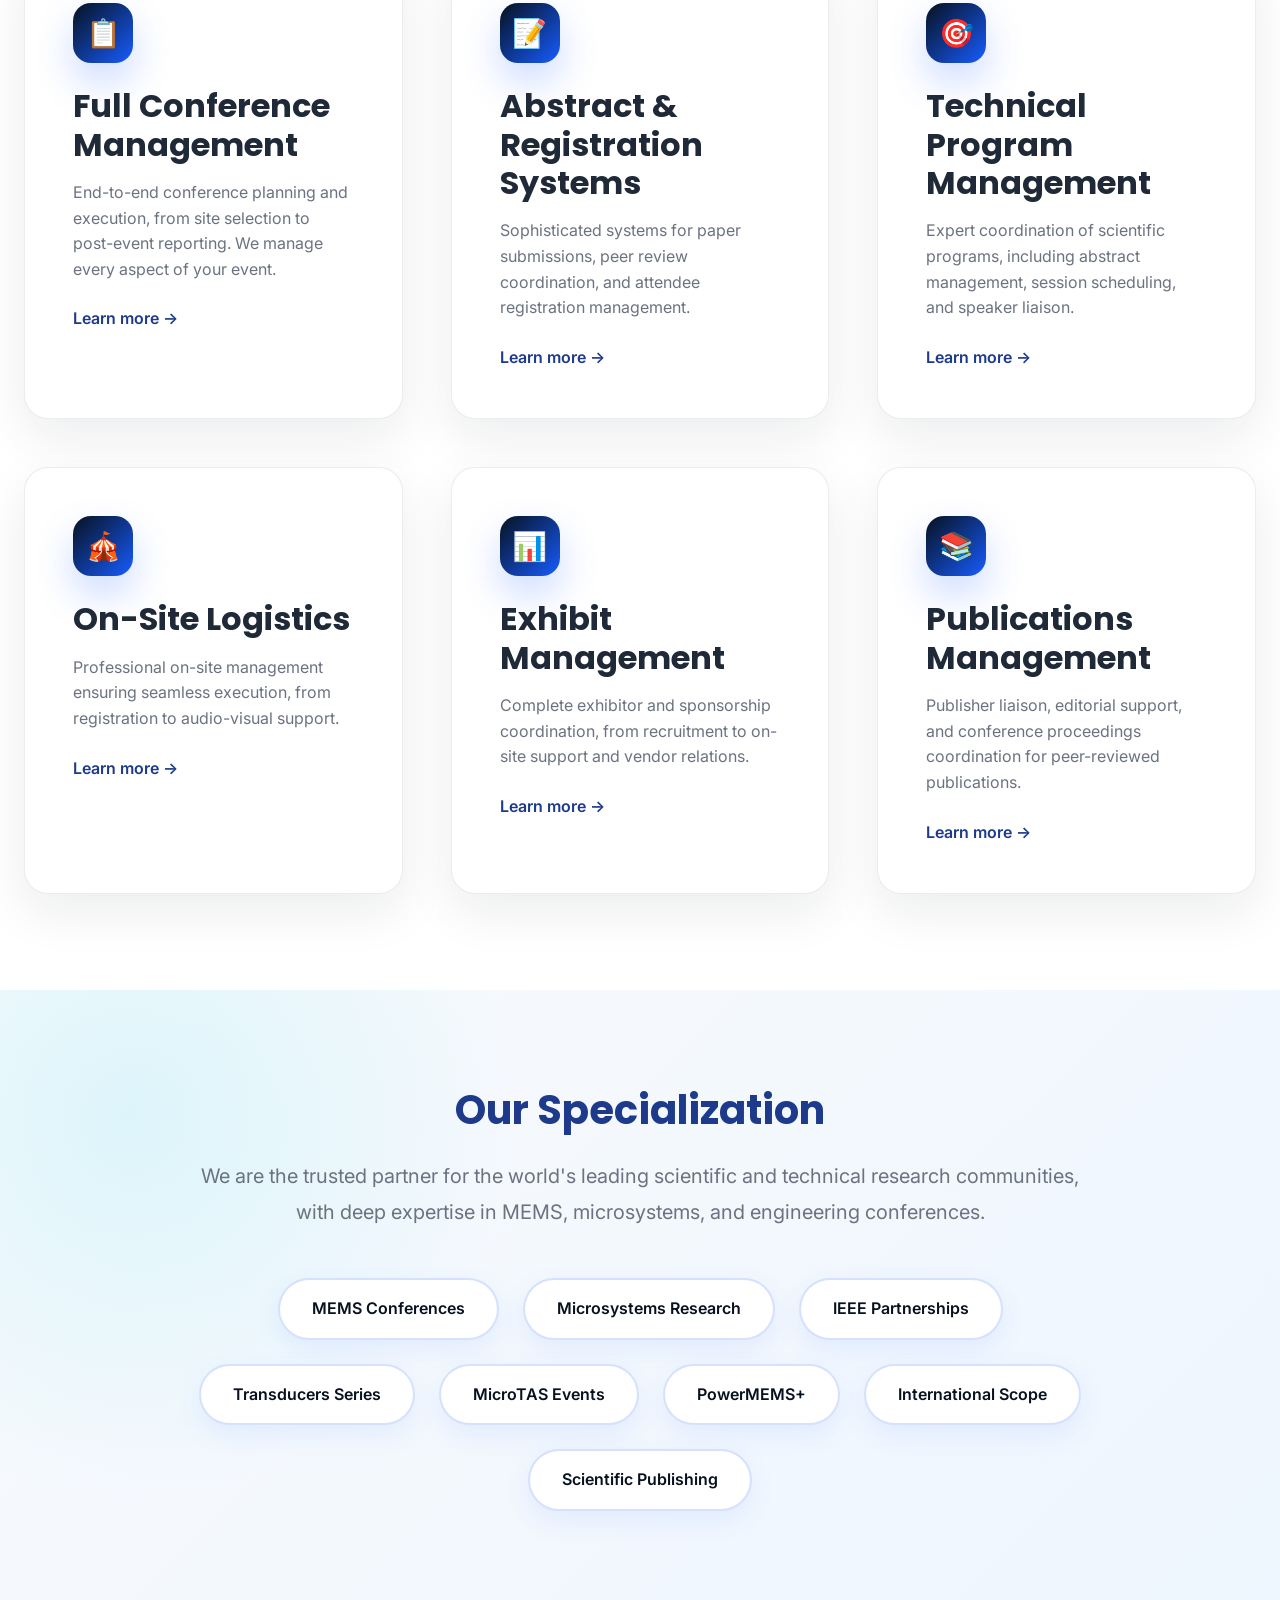
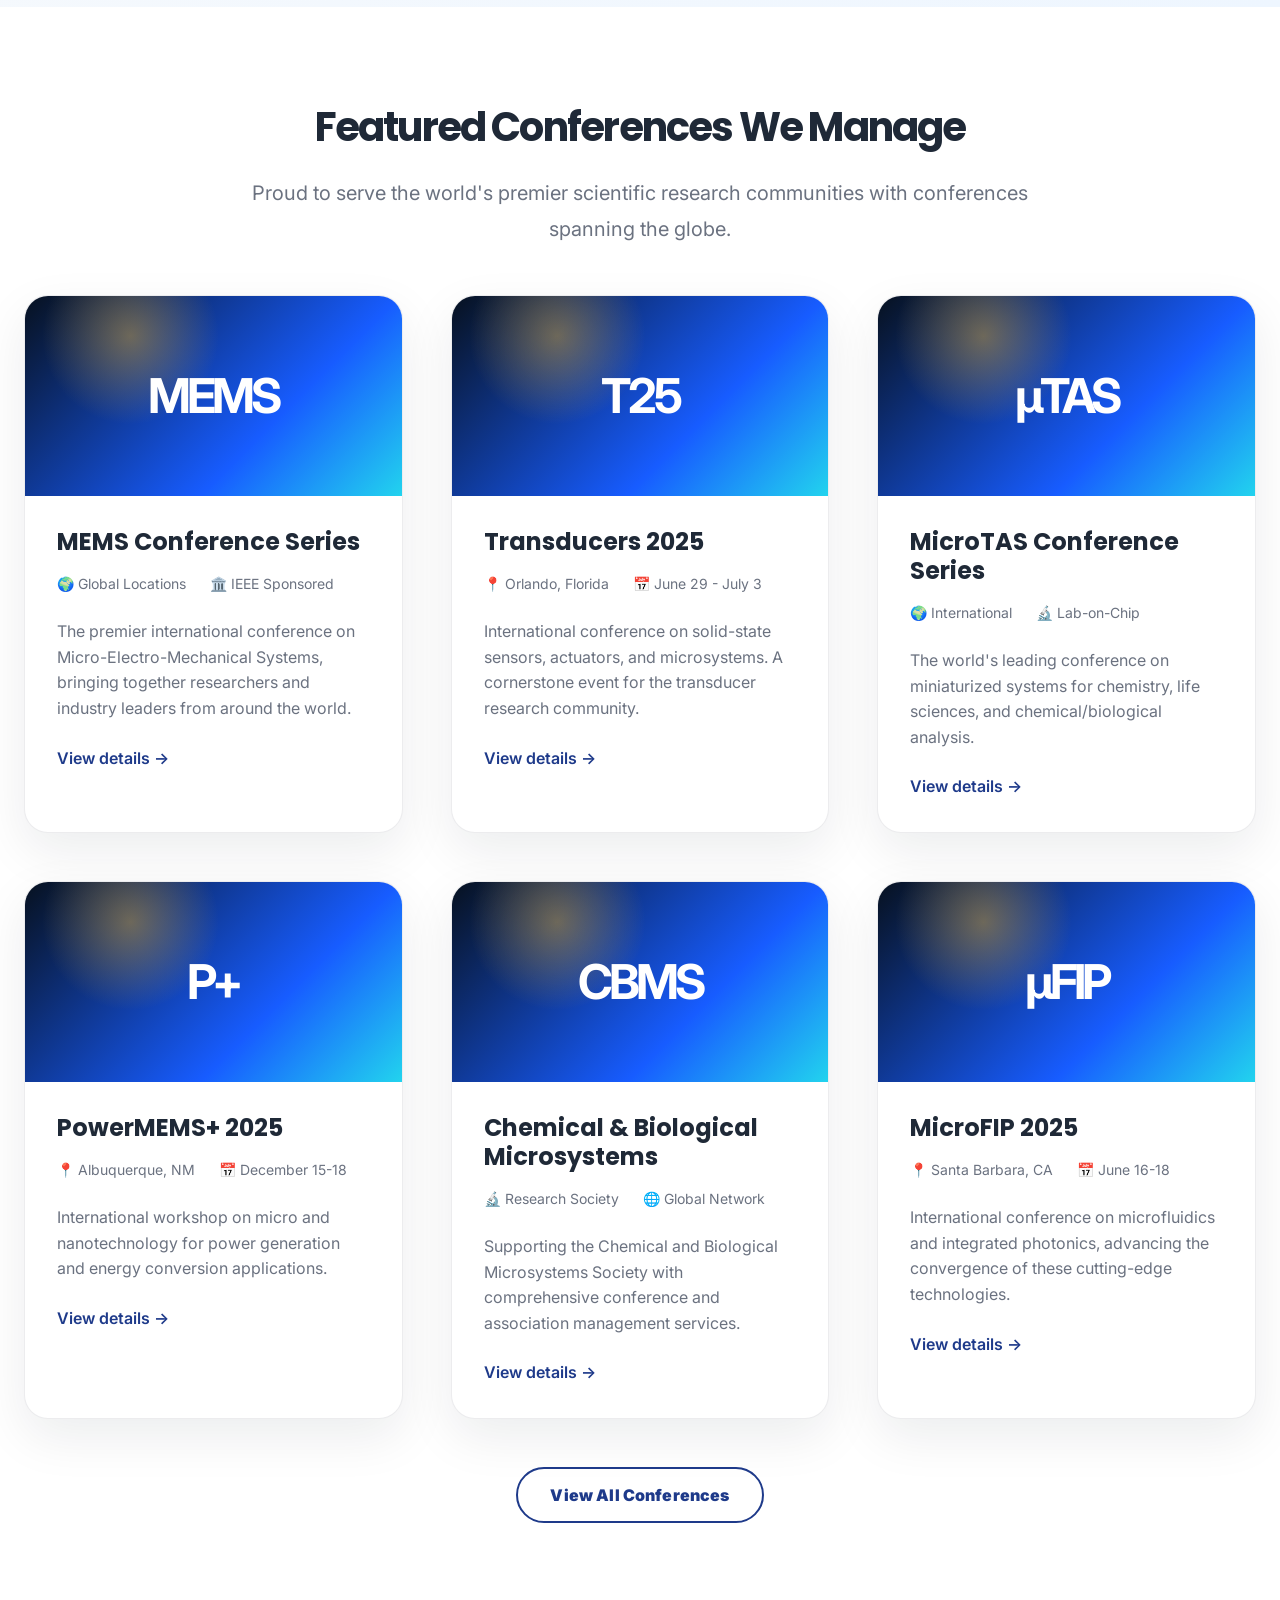
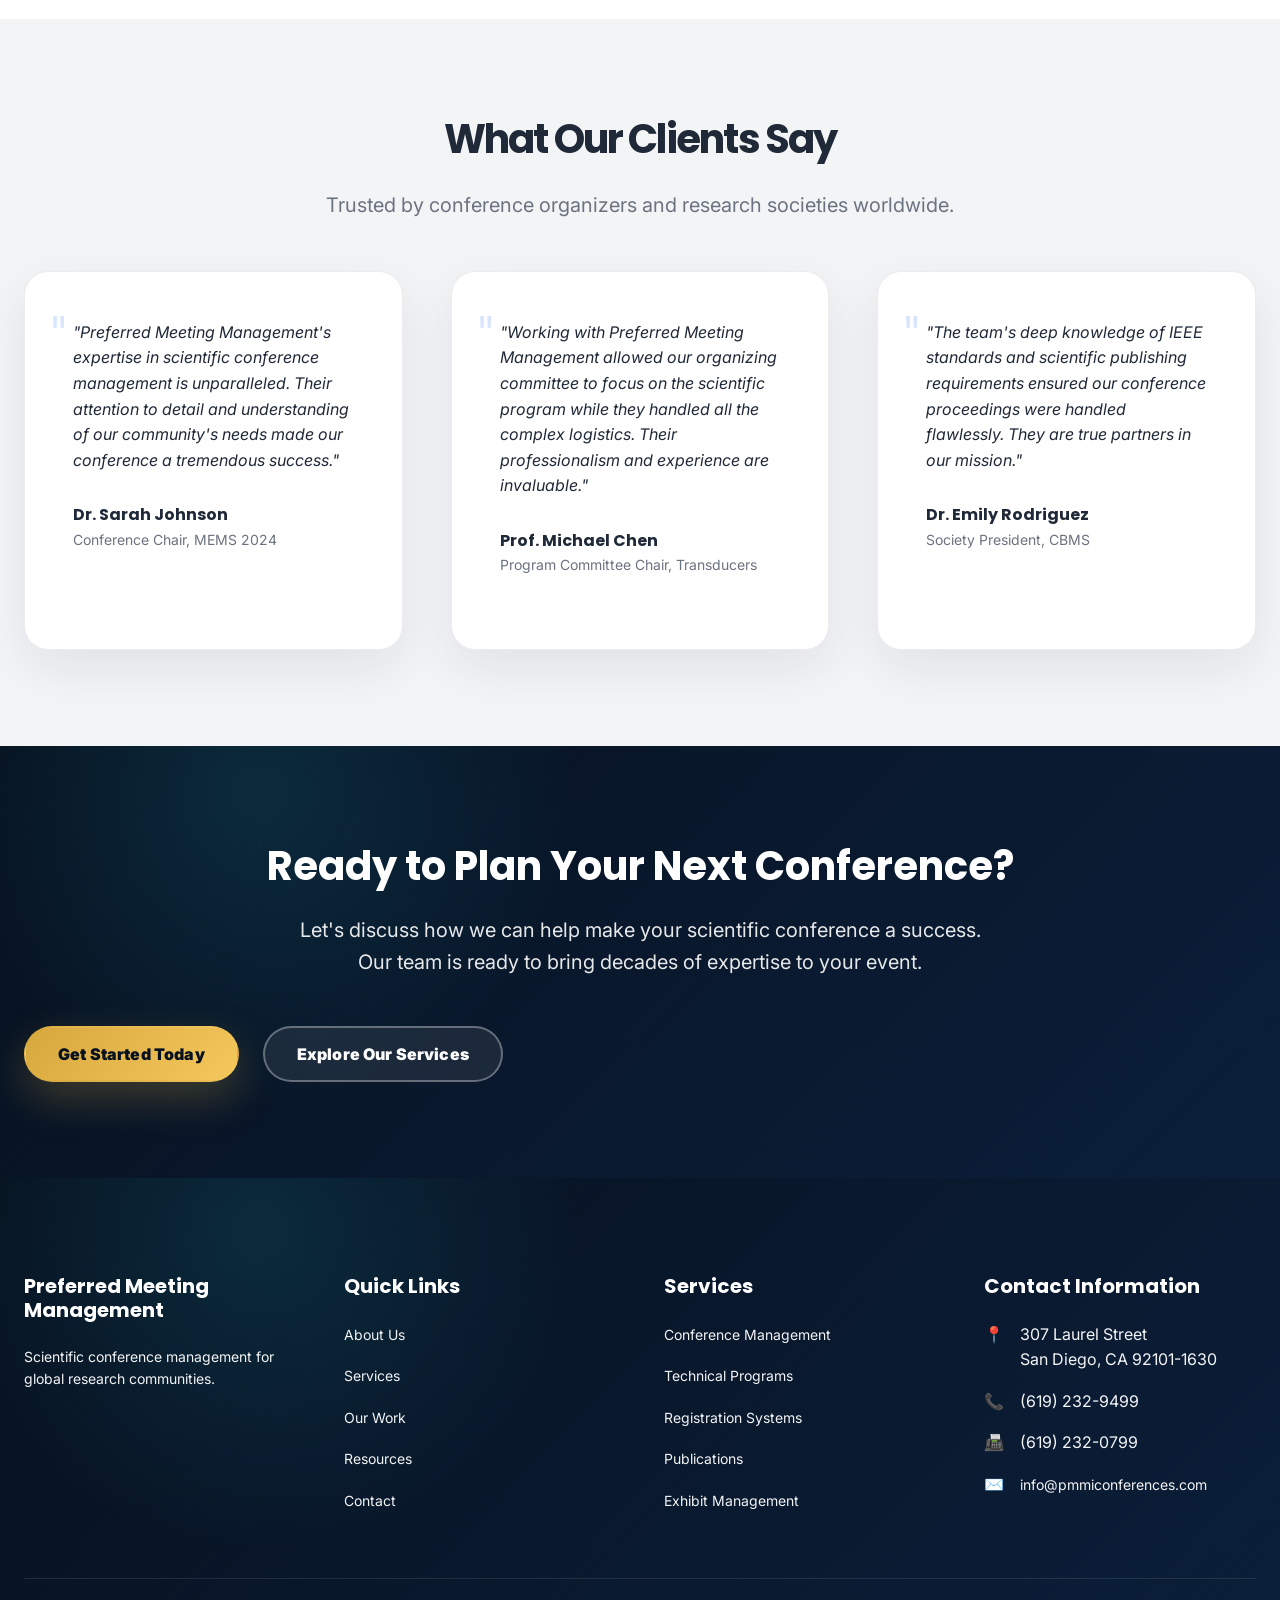
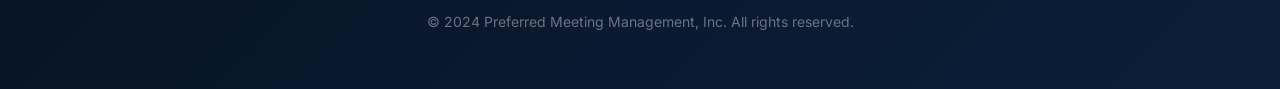
==== commit b1bdbe59: "Create V2 global redesign with stable language switcher" ====
--- a/index.html
+++ b/index.html
@@ -47,10 +47,10 @@
     <section class="hero">
         <div class="container">
             <div class="hero-content">
-                <h1>Expert Management for Scientific Conferences Worldwide</h1>
+                <h1>Global Conference Management for Scientific Communities</h1>
                 <p class="lead">
-                    Specializing in MEMS, microsystems, and technical research conferences. 
-                    We deliver flawless execution for the world's leading scientific communities.
+                    High-touch planning, technical program coordination, registration, exhibits, 
+                    and on-site operations for research conferences around the world.
                 </p>
                 <div class="hero-buttons">
                     <a href="contact.html" class="btn btn-primary">Request a Consultation</a>
--- a/styles.css
+++ b/styles.css
@@ -844,194 +844,384 @@
   outline: 2px solid var(--primary-blue);
   outline-offset: 2px;
 }
-/* ===================================
-   GLOBAL PROFESSIONAL ENHANCEMENTS
-   =================================== */
-.global-utility-bar {
-  background: linear-gradient(90deg, #0f172a 0%, #1e3a8a 60%, #0f766e 100%);
-  color: rgba(255, 255, 255, 0.92);
-  font-size: 0.875rem;
+
+
+/* ===================================
+   PMMI V2 GLOBAL REDESIGN
+   =================================== */
+:root {
+  --v2-ink: #07111f;
+  --v2-navy: #0b1f3a;
+  --v2-blue: #175cff;
+  --v2-cyan: #22d3ee;
+  --v2-gold: #d6a73c;
+  --v2-surface: #f8fafc;
+  --v2-card: rgba(255, 255, 255, 0.92);
+}
+
+body.pmmi-v2-global {
+  background:
+    radial-gradient(circle at 12% 8%, rgba(34, 211, 238, 0.08), transparent 26rem),
+    radial-gradient(circle at 86% 14%, rgba(214, 167, 60, 0.08), transparent 24rem),
+    #ffffff;
+}
+
+.v2-global-bar {
+  background: #07111f;
+  color: rgba(255,255,255,0.88);
+  border-bottom: 1px solid rgba(255,255,255,0.08);
   position: relative;
-  z-index: 1100;
-}
-
-.global-utility-inner {
+  z-index: 1200;
+}
+
+.v2-global-inner {
   max-width: var(--container-xl);
   margin: 0 auto;
-  padding: 0.55rem var(--spacing-md);
-  display: flex;
-  justify-content: space-between;
+  padding: 0.58rem var(--spacing-md);
+  display: grid;
+  grid-template-columns: auto 1fr auto;
   align-items: center;
-  gap: var(--spacing-md);
-}
-
-.global-credibility {
+  gap: 1rem;
+}
+
+.v2-worldmark {
+  width: 36px;
+  height: 36px;
+  border: 1px solid rgba(34,211,238,0.5);
+  border-radius: 999px;
+  position: relative;
+  background: radial-gradient(circle, rgba(34,211,238,0.18), transparent 65%);
+  box-shadow: 0 0 28px rgba(34, 211, 238, 0.18);
+  overflow: hidden;
+}
+
+.v2-worldmark span {
+  position: absolute;
+  inset: 7px 4px;
+  border: 1px solid rgba(255,255,255,0.22);
+  border-radius: 50%;
+}
+
+.v2-worldmark span:nth-child(2) {
+  inset: 4px 12px;
+}
+
+.v2-worldmark span:nth-child(3) {
+  inset: 17px 4px auto;
+  height: 1px;
+  border: 0;
+  background: rgba(255,255,255,0.32);
+}
+
+.v2-global-message {
+  font-size: 0.88rem;
+  font-weight: 700;
+  letter-spacing: 0.035em;
+  text-transform: uppercase;
+  color: rgba(255,255,255,0.78);
+}
+
+.v2-language-control {
   display: flex;
   align-items: center;
   gap: 0.65rem;
-  font-weight: 600;
-  letter-spacing: 0.01em;
-}
-
-.global-dot {
-  width: 0.65rem;
-  height: 0.65rem;
+}
+
+.v2-language-control label {
+  font-size: 0.72rem;
+  letter-spacing: 0.14em;
+  text-transform: uppercase;
+  font-weight: 800;
+  color: rgba(255,255,255,0.55);
+}
+
+.v2-language-control select {
+  appearance: none;
+  border: 1px solid rgba(214,167,60,0.45);
   border-radius: 999px;
-  background: #22c55e;
-  box-shadow: 0 0 0 5px rgba(34, 197, 94, 0.16);
-  flex: 0 0 auto;
-}
-
-.language-control {
+  background:
+    linear-gradient(45deg, transparent 50%, #d6a73c 50%),
+    linear-gradient(135deg, #d6a73c 50%, transparent 50%),
+    rgba(255,255,255,0.06);
+  background-position: calc(100% - 14px) 52%, calc(100% - 9px) 52%, 0 0;
+  background-size: 5px 5px, 5px 5px, auto;
+  background-repeat: no-repeat;
+  color: #fff;
+  padding: 0.5rem 2rem 0.5rem 0.9rem;
+  font-weight: 800;
+  cursor: pointer;
+}
+
+.v2-language-control select option {
+  color: #0f172a;
+}
+
+.pmmi-v2-global .header {
+  background: rgba(255, 255, 255, 0.88);
+  backdrop-filter: blur(18px);
+  border-bottom: 1px solid rgba(15, 23, 42, 0.08);
+  box-shadow: 0 16px 40px rgba(15, 23, 42, 0.06);
+}
+
+.pmmi-v2-global .logo {
+  color: var(--v2-ink);
+  letter-spacing: -0.02em;
+}
+
+.pmmi-v2-global .logo span:first-child {
+  filter: hue-rotate(160deg) saturate(1.4);
+}
+
+.pmmi-v2-global .nav-link {
+  color: rgba(7, 17, 31, 0.74);
+  font-weight: 800;
+  border-radius: 999px;
+}
+
+.pmmi-v2-global .nav-link:hover,
+.pmmi-v2-global .nav-link.active {
+  color: var(--v2-blue);
+  background: rgba(23, 92, 255, 0.08);
+}
+
+.pmmi-v2-global .hero {
+  min-height: 620px;
   display: flex;
   align-items: center;
-  gap: 0.55rem;
-  white-space: nowrap;
-}
-
-.language-control label {
-  color: rgba(255, 255, 255, 0.8);
-  font-weight: 600;
-  font-size: 0.8rem;
-  text-transform: uppercase;
-  letter-spacing: 0.08em;
-}
-
-.language-control select {
-  appearance: none;
-  background: rgba(255, 255, 255, 0.13);
-  color: #fff;
-  border: 1px solid rgba(255, 255, 255, 0.28);
-  border-radius: 999px;
-  padding: 0.45rem 2rem 0.45rem 0.85rem;
-  font-weight: 700;
-  cursor: pointer;
-  background-image: linear-gradient(45deg, transparent 50%, #fff 50%), linear-gradient(135deg, #fff 50%, transparent 50%);
-  background-position: calc(100% - 14px) 50%, calc(100% - 9px) 50%;
-  background-size: 5px 5px, 5px 5px;
-  background-repeat: no-repeat;
-}
-
-.language-control select option {
-  color: #111827;
-}
-
-#google_translate_element,
-.goog-te-banner-frame,
-.goog-te-gadget,
-.goog-logo-link,
-.goog-te-gadget span {
-  display: none !important;
-}
-
-body {
-  top: 0 !important;
-}
-
-.pmmi-global-site .header {
-  top: 0;
-}
-
-.pmmi-global-site .hero {
   background:
-    radial-gradient(circle at 15% 20%, rgba(59, 130, 246, 0.38), transparent 28%),
-    radial-gradient(circle at 85% 15%, rgba(16, 185, 129, 0.28), transparent 25%),
-    linear-gradient(135deg, #0f172a 0%, #1e3a8a 48%, #1d4ed8 100%);
-}
-
-.global-eyebrow {
+    linear-gradient(rgba(255,255,255,0.035) 1px, transparent 1px),
+    linear-gradient(90deg, rgba(255,255,255,0.035) 1px, transparent 1px),
+    radial-gradient(circle at 74% 28%, rgba(34, 211, 238, 0.24), transparent 22rem),
+    radial-gradient(circle at 22% 20%, rgba(214, 167, 60, 0.20), transparent 18rem),
+    linear-gradient(135deg, #050b14 0%, #0b1f3a 48%, #102e62 100%);
+  background-size: 56px 56px, 56px 56px, auto, auto, auto;
+  position: relative;
+  overflow: hidden;
+}
+
+.pmmi-v2-global .hero::after {
+  content: '';
+  position: absolute;
+  width: min(58vw, 680px);
+  aspect-ratio: 1;
+  right: -10vw;
+  top: 8%;
+  border-radius: 50%;
+  border: 1px solid rgba(34,211,238,0.18);
+  background:
+    linear-gradient(transparent 48%, rgba(34,211,238,0.12) 49%, rgba(34,211,238,0.12) 51%, transparent 52%),
+    linear-gradient(90deg, transparent 48%, rgba(34,211,238,0.12) 49%, rgba(34,211,238,0.12) 51%, transparent 52%),
+    repeating-radial-gradient(circle, rgba(255,255,255,0.08) 0 1px, transparent 1px 72px);
+  opacity: 0.78;
+  pointer-events: none;
+}
+
+.pmmi-v2-global .hero-content {
+  max-width: 920px;
+  text-align: left;
+  margin-left: 0;
+}
+
+.pmmi-v2-global .hero h1 {
+  font-size: clamp(2.8rem, 6vw, 5.9rem);
+  line-height: 0.98;
+  letter-spacing: -0.065em;
+  max-width: 980px;
+}
+
+.pmmi-v2-global .hero .lead {
+  max-width: 760px;
+  color: rgba(255,255,255,0.78);
+  font-size: clamp(1.1rem, 2vw, 1.35rem);
+}
+
+.v2-global-eyebrow {
   display: inline-flex;
   align-items: center;
-  justify-content: center;
-  padding: 0.5rem 1rem;
+  gap: 0.6rem;
+  color: #f8e7b6;
+  background: rgba(214, 167, 60, 0.12);
+  border: 1px solid rgba(214, 167, 60, 0.36);
   border-radius: 999px;
-  margin-bottom: var(--spacing-md);
-  color: rgba(255, 255, 255, 0.92);
-  background: rgba(255, 255, 255, 0.12);
-  border: 1px solid rgba(255, 255, 255, 0.22);
-  backdrop-filter: blur(10px);
-  font-weight: 700;
-  font-size: 0.88rem;
-  letter-spacing: 0.025em;
-}
-
-.pmmi-global-site .hero h1 {
-  text-shadow: 0 14px 40px rgba(0, 0, 0, 0.25);
-}
-
-.pmmi-global-site .service-card,
-.pmmi-global-site .conference-card,
-.pmmi-global-site .testimonial-card {
-  border-top: 4px solid rgba(59, 130, 246, 0.22);
-}
-
-.pmmi-global-site .conference-image {
+  padding: 0.55rem 1rem;
+  margin-bottom: 1.25rem;
+  font-weight: 900;
+  letter-spacing: 0.055em;
+  text-transform: uppercase;
+  font-size: 0.78rem;
+}
+
+.v2-global-eyebrow::before {
+  content: '';
+  width: 8px;
+  height: 8px;
+  border-radius: 50%;
+  background: var(--v2-cyan);
+  box-shadow: 0 0 22px var(--v2-cyan);
+}
+
+.pmmi-v2-global .hero-buttons {
+  justify-content: flex-start;
+}
+
+.pmmi-v2-global .btn {
+  border-radius: 999px;
+  font-weight: 900;
+  letter-spacing: 0.01em;
+}
+
+.pmmi-v2-global .btn-primary {
+  background: linear-gradient(135deg, var(--v2-gold), #f5c85d);
+  color: #07111f;
+  border-color: transparent;
+  box-shadow: 0 16px 42px rgba(214,167,60,0.26);
+}
+
+.pmmi-v2-global .btn-primary:hover {
+  background: linear-gradient(135deg, #f5c85d, var(--v2-gold));
+  color: #07111f;
+}
+
+.pmmi-v2-global .btn-secondary {
+  border-color: rgba(255,255,255,0.32);
+  background: rgba(255,255,255,0.08);
+  backdrop-filter: blur(12px);
+}
+
+.v2-proof-band {
+  margin-top: -64px;
+  position: relative;
+  z-index: 5;
+  padding: 0 var(--spacing-md) var(--spacing-2xl);
+}
+
+.v2-proof-grid {
+  display: grid;
+  grid-template-columns: repeat(3, 1fr);
+  gap: var(--spacing-md);
+}
+
+.v2-proof-card {
+  background: rgba(255,255,255,0.92);
+  backdrop-filter: blur(18px);
+  border: 1px solid rgba(15,23,42,0.08);
+  box-shadow: 0 24px 70px rgba(15,23,42,0.12);
+  border-radius: 24px;
+  padding: 1.5rem;
+}
+
+.v2-proof-card b {
+  display: block;
+  color: var(--v2-ink);
+  font-size: 1rem;
+  margin-bottom: 0.4rem;
+}
+
+.v2-proof-card span {
+  color: var(--neutral-medium);
+  font-size: 0.96rem;
+}
+
+.pmmi-v2-global .global-proof-strip {
+  display: none;
+}
+
+.pmmi-v2-global .trust-indicators {
+  background: #f8fafc;
+}
+
+.pmmi-v2-global .trust-number {
+  background: linear-gradient(135deg, var(--v2-blue), #00a6c8);
+  -webkit-background-clip: text;
+  color: transparent;
+}
+
+.pmmi-v2-global .section-header h2,
+.pmmi-v2-global .section h2 {
+  letter-spacing: -0.045em;
+}
+
+.pmmi-v2-global .service-card,
+.pmmi-v2-global .conference-card,
+.pmmi-v2-global .testimonial-card {
+  border: 1px solid rgba(15,23,42,0.08);
+  border-radius: 24px;
+  box-shadow: 0 18px 50px rgba(15,23,42,0.08);
+  overflow: hidden;
+}
+
+.pmmi-v2-global .service-card:hover,
+.pmmi-v2-global .conference-card:hover,
+.pmmi-v2-global .testimonial-card:hover {
+  transform: translateY(-8px);
+  box-shadow: 0 28px 70px rgba(15,23,42,0.14);
+}
+
+.pmmi-v2-global .service-icon {
+  border-radius: 18px;
+  background: linear-gradient(135deg, #07111f, #175cff);
+  box-shadow: 0 18px 38px rgba(23,92,255,0.22);
+}
+
+.pmmi-v2-global .conference-image {
   background:
-    linear-gradient(135deg, rgba(30, 58, 138, 0.95), rgba(14, 165, 233, 0.85)),
-    radial-gradient(circle at 30% 30%, rgba(255,255,255,0.24), transparent 24%);
-  letter-spacing: -0.04em;
-}
-
-.global-proof-strip {
-  background: #ffffff;
-  border-bottom: 1px solid var(--border-color);
-  padding: var(--spacing-lg) 0;
-}
-
-.global-proof-grid {
-  display: grid;
-  grid-template-columns: repeat(auto-fit, minmax(220px, 1fr));
-  gap: var(--spacing-lg);
-  align-items: center;
-}
-
-.global-proof-item {
-  display: flex;
-  gap: var(--spacing-sm);
-  align-items: flex-start;
-}
-
-.global-proof-icon {
-  width: 42px;
-  height: 42px;
-  border-radius: 50%;
-  background: #eff6ff;
-  color: var(--primary-blue);
-  display: grid;
-  place-items: center;
-  font-size: 1.2rem;
-  flex: 0 0 auto;
-}
-
-.global-proof-item strong {
-  display: block;
-  color: var(--neutral-dark);
-  margin-bottom: 0.15rem;
-}
-
-.global-proof-item span {
-  color: var(--neutral-medium);
-  font-size: 0.92rem;
+    radial-gradient(circle at 28% 20%, rgba(214,167,60,0.48), transparent 28%),
+    linear-gradient(135deg, #07111f, #175cff 65%, #22d3ee);
+  letter-spacing: -0.08em;
+}
+
+.pmmi-v2-global .specialization {
+  background:
+    radial-gradient(circle at 10% 20%, rgba(34,211,238,0.12), transparent 24rem),
+    linear-gradient(135deg, #f8fafc, #eef6ff);
+}
+
+.pmmi-v2-global .badge {
+  border-color: rgba(23,92,255,0.18);
+  box-shadow: 0 10px 28px rgba(23,92,255,0.08);
+  color: var(--v2-ink);
+}
+
+.pmmi-v2-global .cta-section,
+.pmmi-v2-global .footer {
+  background:
+    radial-gradient(circle at 20% 10%, rgba(34,211,238,0.12), transparent 20rem),
+    linear-gradient(135deg, #07111f, #0b1f3a);
+}
+
+@media (max-width: 900px) {
+  .v2-global-inner {
+    grid-template-columns: auto 1fr;
+  }
+  .v2-language-control {
+    grid-column: 1 / -1;
+    justify-content: flex-start;
+  }
+  .v2-proof-grid {
+    grid-template-columns: 1fr;
+  }
+  .pmmi-v2-global .hero-content {
+    text-align: center;
+    margin: 0 auto;
+  }
+  .pmmi-v2-global .hero-buttons {
+    justify-content: center;
+  }
 }
 
 @media (max-width: 768px) {
-  .global-utility-inner {
+  .v2-global-inner {
+    display: flex;
     flex-direction: column;
-    align-items: stretch;
-    gap: 0.5rem;
-  }
-
-  .global-credibility {
-    justify-content: center;
     text-align: center;
-    font-size: 0.8rem;
-  }
-
-  .language-control {
-    justify-content: center;
-  }
-
-  .language-control select {
-    width: min(100%, 280px);
-  }
-}
+  }
+  .v2-global-message {
+    font-size: 0.75rem;
+  }
+  .pmmi-v2-global .hero {
+    min-height: 560px;
+  }
+  .pmmi-v2-global .hero::after {
+    opacity: 0.32;
+  }
+}
